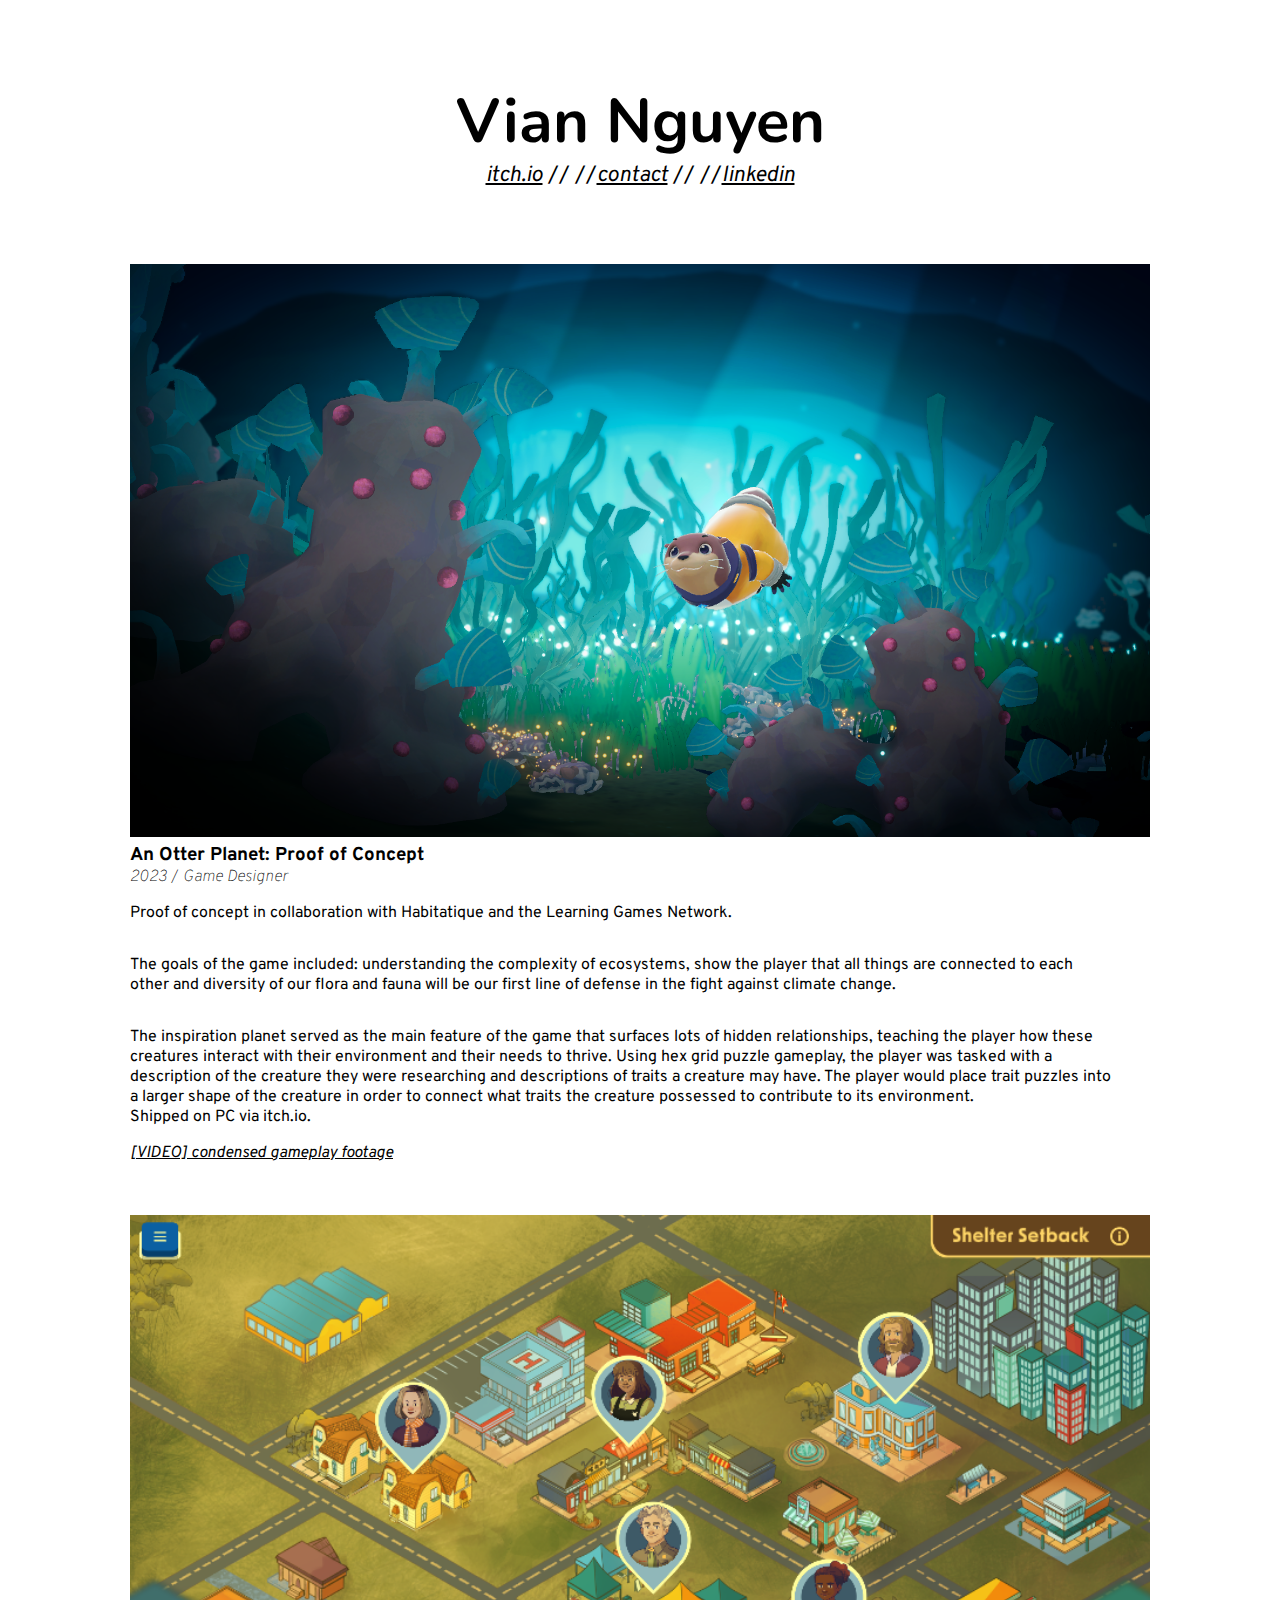
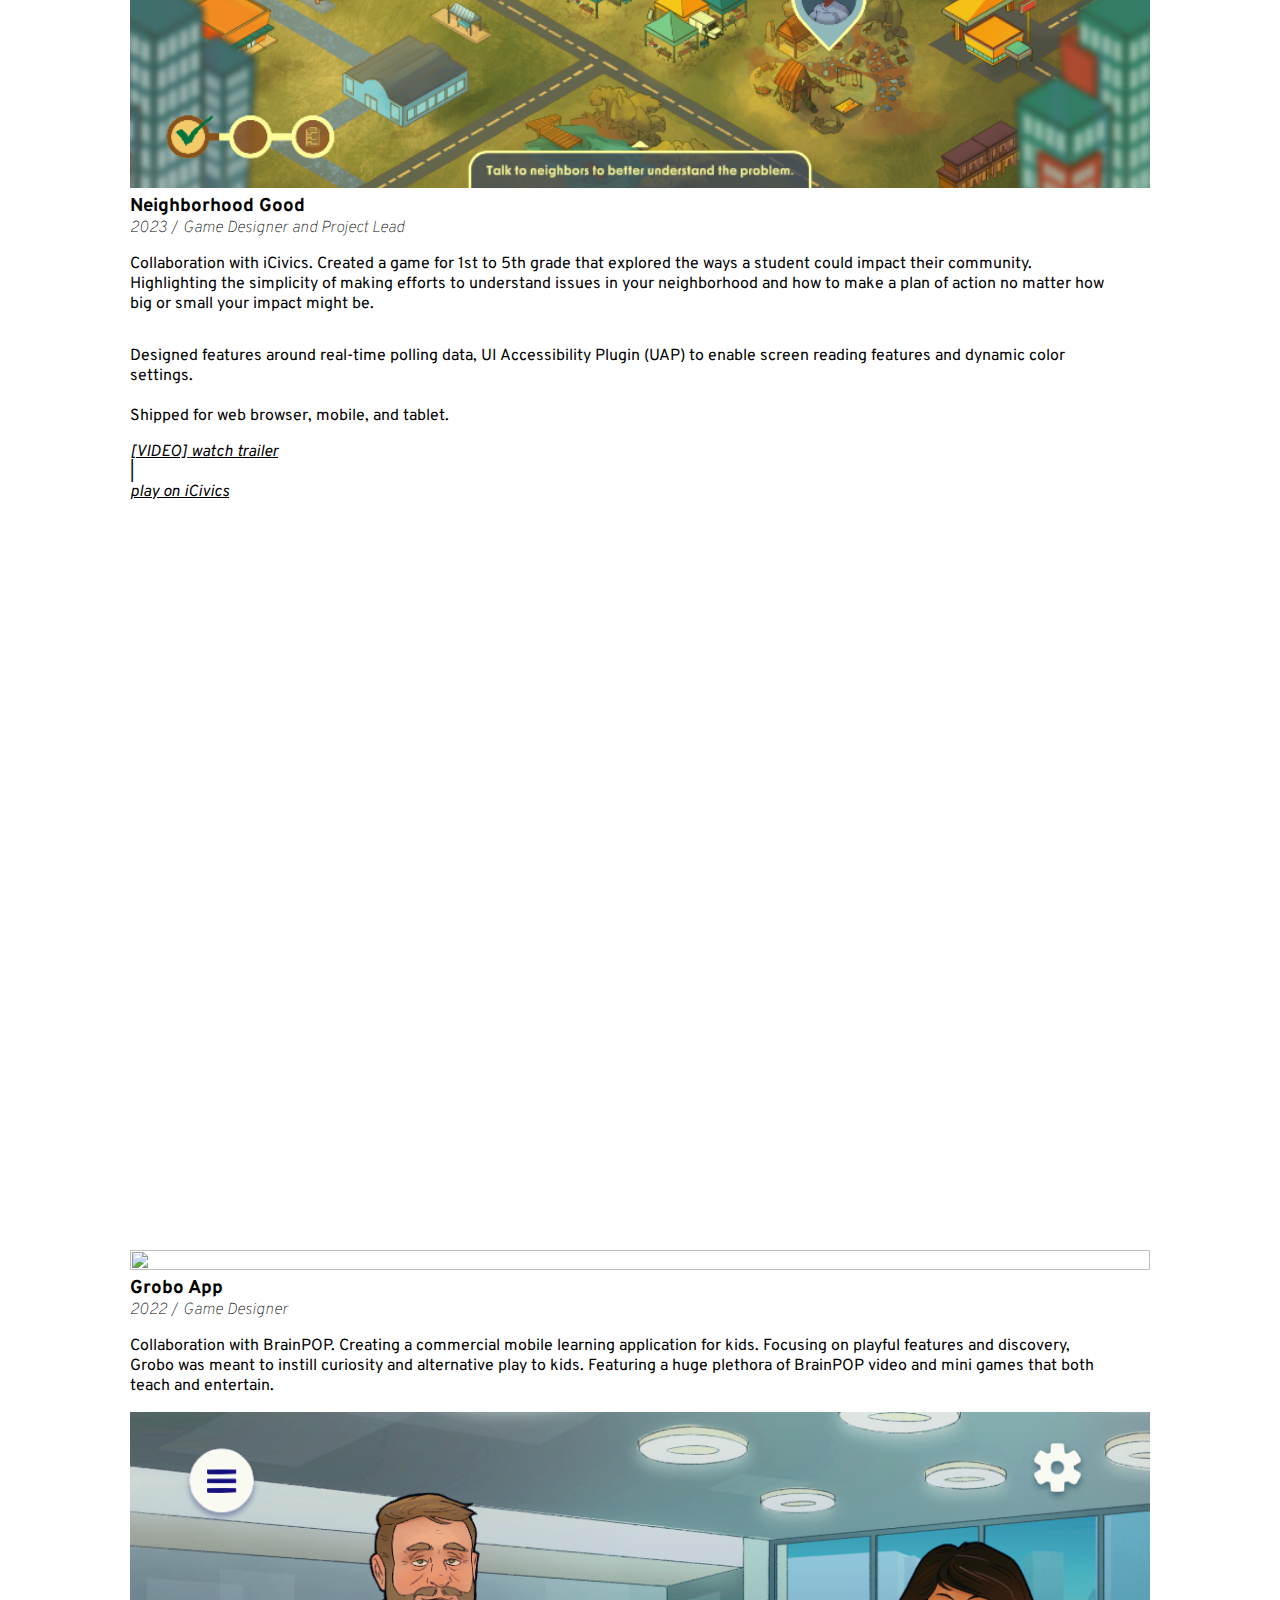
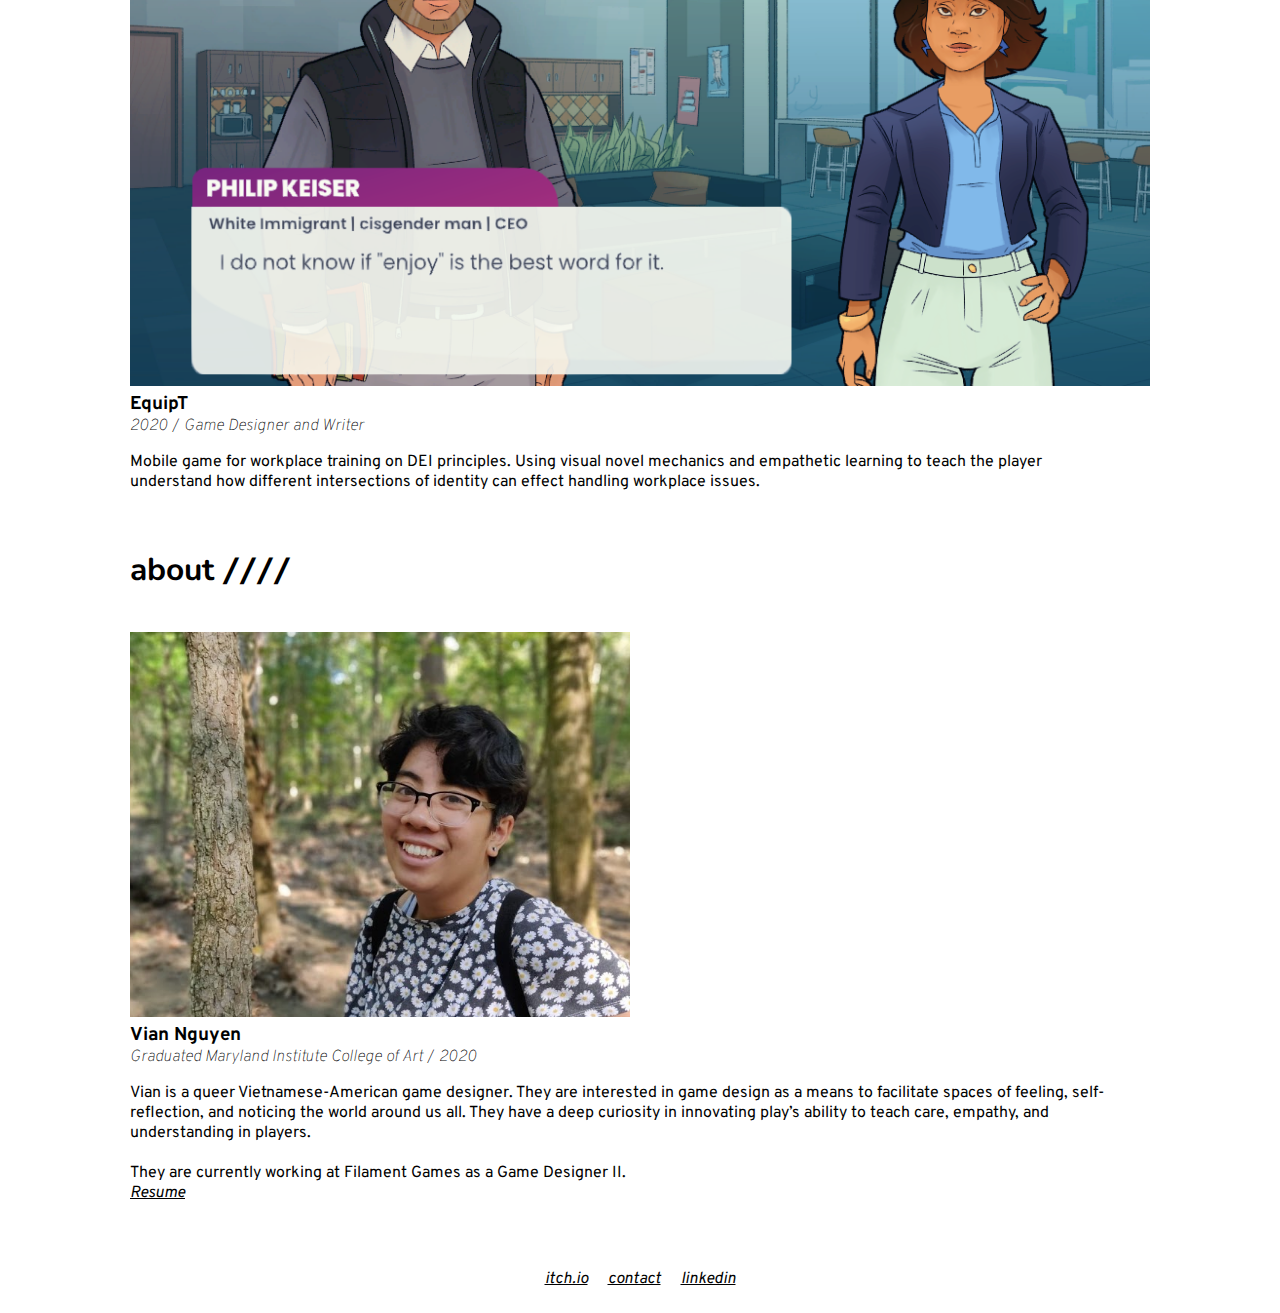
==== index.html @ 714475d0 "update edits" ====
﻿<!DOCTYPE html>
<html>
<head>
    <meta charset="utf-8" />
    <title>Portfolio</title>
    <link rel="stylesheet" href="style.css" />
    <link href="https://fonts.googleapis.com/css2?family=Overpass&display=swap" rel="stylesheet">
    <link href="https://fonts.googleapis.com/css2?family=Nunito&display=swap" rel="stylesheet">

</head>
<body>
    <header>
        <h1>Vian Nguyen</h1>
        <nav>
            <div><a href="https://jubnuggets.itch.io/" target="_blank" rel="noopener noreferrer">itch.io</a></div> //
            <div><a href="mailto:vian0nguyen@gmail.com" target="_blank" rel="noopener noreferrer">contact</a></div> //
            <div><a href="https://www.linkedin.com/in/vian-nguyen-182b6a17b/" target="_blank" rel="noopener noreferrer">linkedin</a></div>
        </nav>
    </header>

    <section>
        <p>
            <br />
        </p>
    </section>

    <section>
        <a name="one"></a>
        <div class="gallery">
            <img src="Portfolio/Otters/otters_prev.png" width="800px" />
            <img src="Portfolio/Otters/otters_hex.png" width="800px" />
            <img src="Portfolio/Otters/otters_look.png" width="800px" />
        </div>
        <div class="descI descWidth">
            <h3 class="noGap">An Otter Planet: Proof of Concept</h3>
            <h4 class="noGap"><i> 2023</i> / <i>Game Designer</i></h4>
            <p>
                Proof of concept in collaboration with Habitatique and the Learning Games Network.
            </p>
            <p>
                The goals of the game included: understanding the complexity of ecosystems, show the player that all things are connected to each other and  diversity of our flora and fauna will be our first line of defense in the fight against climate change.
            </p>
            <p>
                The inspiration planet served as the main feature of the game that surfaces lots of hidden relationships, teaching the player how these creatures interact with their environment and their needs to thrive. Using hex grid puzzle gameplay, the player was tasked with a description of the creature they were researching and descriptions of traits a creature may have. The player would place trait puzzles into a larger shape of the creature in order to connect what traits the creature possessed to contribute to its environment. <br />
                Shipped on PC via itch.io.
            </p>
            <a href="https://www.youtube.com/watch?v=Io0aG9Z2tmc" target="_blank" rel="noopener noreferrer">[VIDEO] condensed gameplay footage</a>
        </div>
    </section>

    <section>
        <p>
            <br />
        </p>
    </section>

    <section>
        <a name="two"></a>
        <div class="gallery">
            <img src="Portfolio/Neighborhood Good/NG_Map.png" width="800px" />
            <img src="Portfolio/Neighborhood Good/NG_ProblemPrompt.png" width="800px" />
            <img src="Portfolio/Neighborhood Good/NG_COAFilled.png" width="800px" />
            <img src="Portfolio/Neighborhood Good/NG_Modifier.png" width="800px" />
            <img src="Portfolio/Neighborhood Good/NG_ProblemSelection.png" width="800px" />
            <img src="Portfolio/Neighborhood Good/NG_Results.png" width="800px" />
        </div>
        <div class="descI descWidth">
            <h3 class="noGap">Neighborhood Good</h3>
            <h4 class="noGap"><i> 2023</i> / <i> Game Designer and Project Lead</i></h4>
            <p>Collaboration with iCivics. Created a game for 1st to 5th grade that explored the ways a student could impact their community. Highlighting the simplicity of making efforts to understand issues in your neighborhood and how to make a plan of action no matter how big or small your impact might be.</p>
            <p>
                Designed features around real-time polling data, UI Accessibility Plugin (UAP) to enable screen reading features and dynamic color settings. <br /><br />
                Shipped for web browser, mobile, and tablet.
            </p>
            <a href="https://www.youtube.com/watch?v=zM61BwSGzWI" target="_blank" rel="noopener noreferrer">[VIDEO] watch trailer</a> | <a href="https://www.icivics.org/games/neighborhood-good" target="_blank" rel="noopener noreferrer">play on iCivics</a>
        </div>
    </section>

    <section>
        <p>
            <br />
        </p>
    </section>

    <section>
        <a name="three"></a>
        <div class="gallery">
            <img src="Portfolio/Grobo/connect.gif" width="695px" />
            <img src="Portfolio/Grobo/dance.gif" width="800px" />
            <img src="Portfolio/Grobo/robotcustom.png" width="800px" />

        </div>
        <div class="descI descWidth">
            <h3 class="noGap">Grobo App</h3>
            <h4 class="noGap"><i> 2022</i> / <i>Game Designer</i></h4>
            <p>
                Collaboration with BrainPOP. Creating a commercial mobile learning application for kids. Focusing on playful features and discovery, Grobo was meant to instill curiosity and alternative play to kids. Featuring a huge plethora of BrainPOP video and mini games that both teach and entertain.<br />
            </p>

        </div>

    </section>

      <section><a name="four"></a>
                 <div class="gallery">
                     <img src="Portfolio/equipt/dialog.png" width="800px" />
                     <img src="Portfolio/equipt/choice.png" width="800px" />
                     <img src="Portfolio/equipt/dialog2.png" width="800px" />
                     <img src="Portfolio/equipt/epilogue.png" width="800px" />
                     <img src="Portfolio/equipt/results.png" width="800px" />

                 </div>
            <div class="descI descWidth">
                <h3 class="noGap">EquipT</h3>
                <h4 class="noGap"><i> 2020</i> / <i>Game Designer and Writer</i></h4>
                <p>
                    Mobile game for workplace training on DEI principles. Using visual novel mechanics and empathetic learning to teach the player understand how different intersections of identity can effect handling workplace issues.
                </p>
              
            </div>

        </section>

    <h2>about <span style="font-family:'Overpass'">////</span></h2>

    <section>
        <img class="pic autoscale" src="Portfolio/vian.png" width="500px" />
        <div class="desc">
            <h3 class="noGap">Vian Nguyen</h3>
            <h4 class="noGap"><i> Graduated Maryland Institute College of Art</i> / <i>2020</i></h4>
            <p>
                Vian is a queer Vietnamese-American game designer. They are interested in game design as a means to facilitate spaces of feeling, self-reflection, and noticing the world around us all. They have a deep curiosity in innovating play’s ability to teach care, empathy, and understanding in players.
                <br /><br />
                They are currently working at Filament Games as a Game Designer II. <br />
                <a href="vnguyen_GMD resume.pdf" target="_blank" style="">Resume</a>
            </p>
        </div>
    </section>

    <footer>
        <div><a href="https://jubnuggets.itch.io/" target="_blank" rel="noopener noreferrer">itch.io</a></div>
        <div><a href="mailto:vian0nguyen@gmail.com" target="_blank" rel="noopener noreferrer">contact</a></div>
        <div><a href="https://www.linkedin.com/in/vian-nguyen-182b6a17b/" target="_blank" rel="noopener noreferrer">linkedin</a></div>

    </footer>
</body>
</html>
---- style.css ----
﻿body {
    font-family: "Overpass", sans-serif;
    margin: 90px 130px 0px 130px;
}

.container {
    max-width: 1500px;
    margin: auto;
}

h1,
h2 {
    font-family: "Nunito", sans-serif;
}

h1 {
    font-size: 3.85em;
    margin-bottom: -7px;
    margin-top: -10px;
}

h2 {
    font-size: 1.98em;
    margin: 40px 0 40px 0;
}

h4 {
    font-weight: lighter;
}

header {
    text-align: center;
    padding-bottom: 10px;
}

nav {
    font-size: 1.36em;
    display: inline-flex;

    margin-top: 5px;
}

/* add decorative slashes between nav items */
nav div:after {
  content: ' // '; 
  white-space: pre; /* make sure white spaces in "content" above aren't collapsed/removed */
}

nav div:last-child:after {
  content: '';
}

footer {
    display: flex;
    justify-content: center;
    text-align: center;

    padding: 70px 0 24px 0;
}

footer a {
    margin: 10px;
}

a:link, a:visited {
    font-style: oblique;
    color: #000;
    text-decoration:underline;
}

a:link:hover {
    text-decoration: underline overline;
}

a:link:active, a:visited:active {
    color: #FFF;
    background-color: black;
    text-decoration-line: line-through;
    text-decoration-style: solid;
}

.visiting:any-link {
    color: #FFF;
    background-color: black;
    text-decoration-line: line-through;
    text-decoration-style: solid;
}

.noGap {
    margin: 0;
    padding: 0;
}

/*-------------------------------------------*/
/*=========== INDEX & ABOUT PAGES ===========*/
/*-------------------------------------------*/
.galleryI {
    display: flex;
    justify-content: center;
    margin: 0 -130px; /* ignore body's margin */
}

.galleryI img {
    max-width: 100%;
    width: 500px;
    height: auto;
}

.galleryI .overlay img {
    opacity: 1;
    -webkit-transition: .3s ease-in-out;
    transition: .3s ease-in-out;
}

.galleryI .overlay:hover img {
    opacity: .5;
}

/* flex for about section, not including h2 */
.about > div {
    display: flex;
    flex-direction: row-reverse;
    justify-content: space-between;
    
    margin-top: 20px;
    margin-left: 120px; /* pull about section more into center */
    margin-right: 120px;
}

/* makes h2 left-aligned with content in about section */
.about h2 {
    margin-left: 120px; /* pull about section more into center */
    margin-right: 120px;
}

.about img { 
    max-width: 500px;
    min-width: 0;
    margin-bottom: 19px; /* add margin between image and description when vertically stacked */

    align-self: center;
}

.about .desc {
    max-width: 500px;
    margin-right: 30px;
    margin-top: 19px; /* add margin between image and description when vertically stacked */
}

/*----------------------------------------------*/
/*=========== DIGITAL & ANALOG PAGES ===========*/
/*----------------------------------------------*/
.project {
    display: flex;
    flex-direction: row-reverse;
    justify-content: space-between;
    align-items: flex-start;

    margin-bottom: 80px;
}

section .gallery {
    overflow-x: auto;
    overflow-y: hidden;
    max-width: 55%; /*for auto sizing images to work you need to set a width of the container*/
    white-space: nowrap;
}

section .gallery img {
    /*auto size images to fit in container https://www.arungudelli.com/tutorial/css/auto-resize-an-image-to-fit-into-a-html-div-using-css/*/
    height: 100%;
    width: 100%;
    object-fit: contain;
}

/* add border so white image does not get lost in background */
.gallery.border { 
    /* border: .5px solid gray; */ /* alternate style, if plain border is preferred */
    filter: drop-shadow(0 0 0.05rem gray); /* alternate style, if drop shadow is preferred */
} 

.descI {
    display: flex;
    flex-direction: column;
    justify-content: space-between;

    margin-right: 38px;
}

.descI .itchio {
    margin-top: 40px;
}

.desc-text {
    max-width: 500px;
}

section:last-of-type {
    margin-bottom: 0;
}

/*---------------------------------------*/
/*=========== SMALLER SCREENS ===========*/
/*---------------------------------------*/
/* MEDIUM SIZE */
@media (max-width: 1280px) { 
    footer {
        padding-top: 50px;
    }

    /*=========== INDEX & ABOUT PAGES ===========*/
    .about {
        display: flex;
        flex-direction: column;
    }

    .about > div {
        display: initial; /* take off flex display */
        width: 100%;
        max-width: 500px;
        align-self: center;

        margin-top: 0;
    }

    .about img, 
    .about h2 {
        width: 100%;
        max-width: 500px;
        align-self: center;
    }

    .about .desc {
        margin-right: 0;
        align-self: center;
    }

    /*=========== DIGITAL & ANALOG PAGES ===========*/
    .project {
        flex-direction: column;
        justify-content: center;
    }

    section .gallery {
        max-width: 100%;
    }

    .project .descI {
        flex-direction: row;
        margin-right: 0;
        margin-top: 30px;
    }

    .desc-text {
        margin-right: 20px;
    }

    .project .itchio {
        margin-top: 0;
        width: 470px;
        text-align: right;
        margin-right: 0;
    }
}

/* BUG FIX */
@media (max-width: 934px) { 
    /*=========== DIGITAL & ANALOG PAGES ===========*/
    .project .itchio { 
        width: auto; /* fix issue with iframe being pushed to edge of screen */
    }
}


/* SMALLER MEDIUM SIZE */
@media (max-width: 850px) {
    body {
        margin: 70px 80px 0px 80px;
    } 

    /*=========== INDEX & ABOUT PAGES ===========*/
    .galleryI {
        margin: 0 -80px; /* ignore body's margin */
    }

    /*=========== DIGITAL & ANALOG PAGES ===========*/
    .project {
        margin-bottom: 40px;
    }

    .project .descI {
        flex-direction: column;
    }

    .descI {
        margin-right: 0;
        margin-top: 25px;
    }

    .desc-text {
        max-width: none;
        margin-right: 0;
    }

    .project .itchio {
        text-align: center;
        margin-top: 20px;
    }
}

/* SMALL SIZE */
@media (max-width: 580px) {
    body {
        margin: 50px 40px 0px 40px;
    } 

    h1 {
        font-size: 3.2em;
    }

    nav {
        font-size: 1.18em;
        margin-top: 8px;
    }

    /*=========== INDEX & ABOUT PAGES ===========*/
    .galleryI {
        display: inline;
        margin: 0;
    }

    .galleryI a {
        height: 0;
        font-size: 1;
    }

    .galleryI img {
        display: block; /* remove extra space below (inline) image */
    }
}
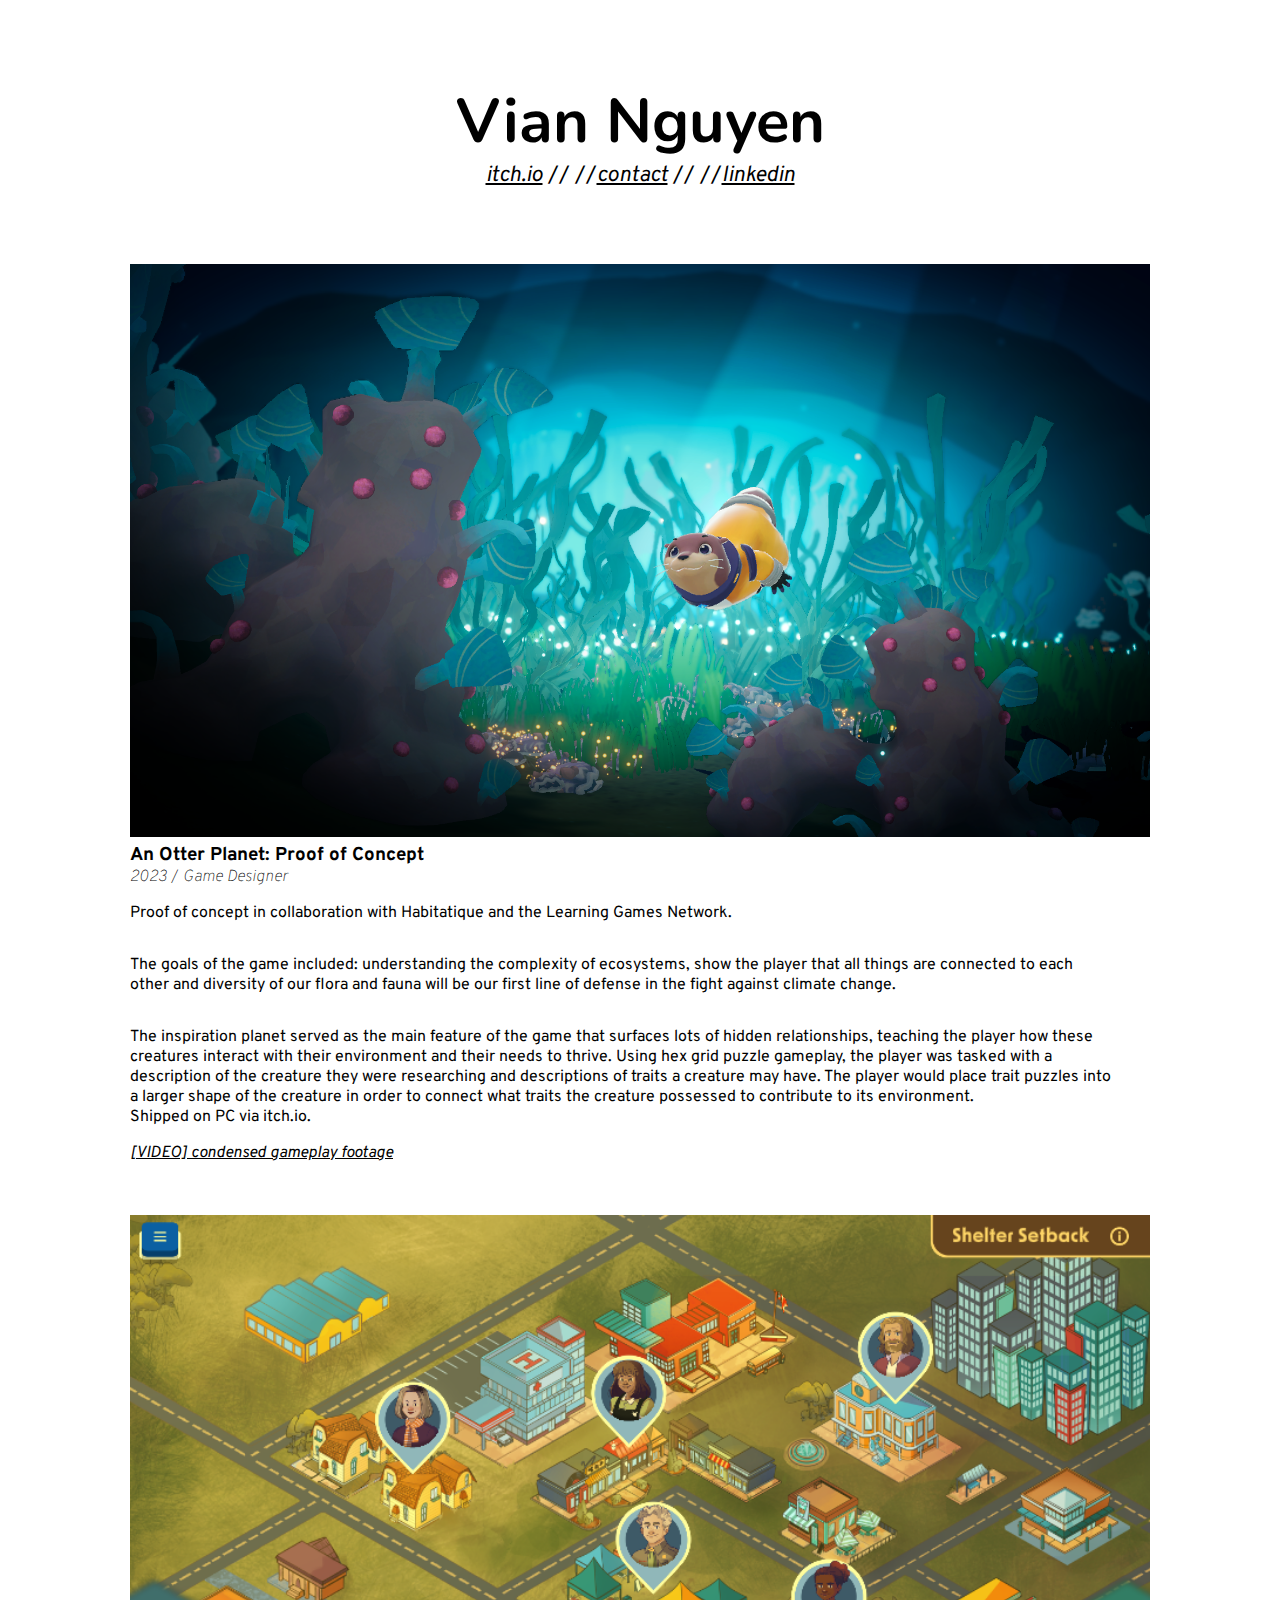
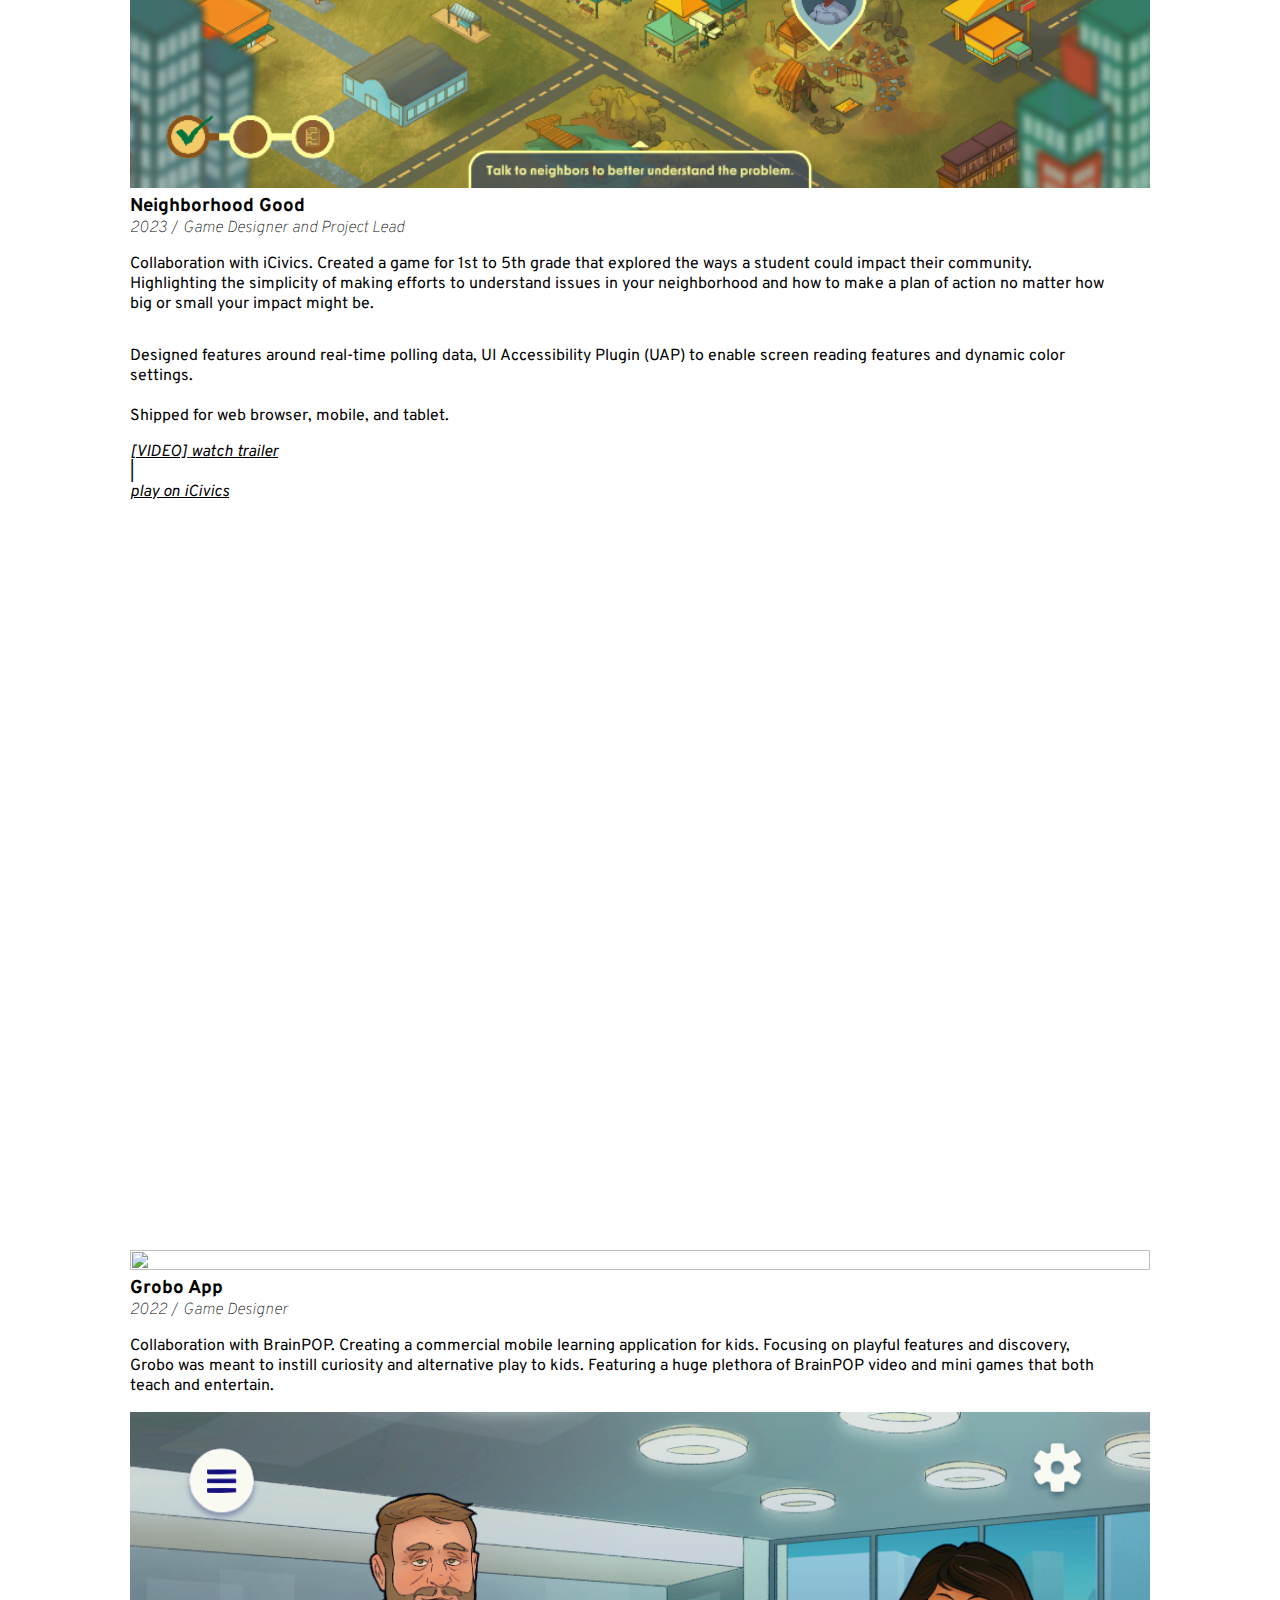
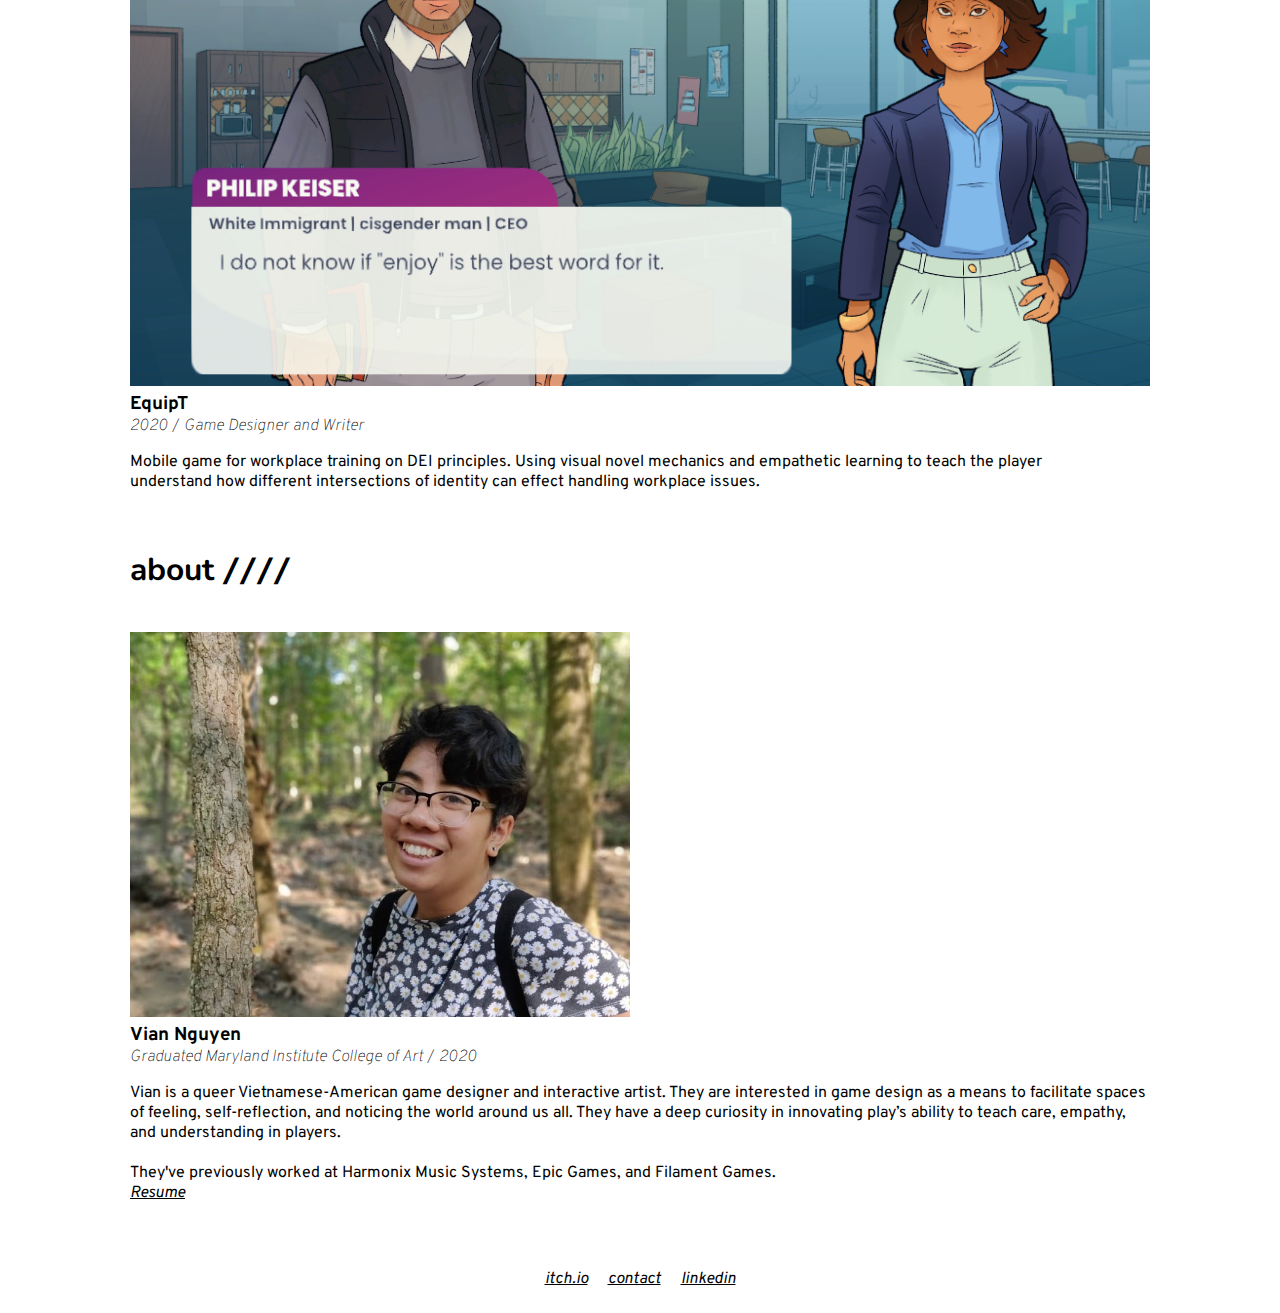
==== commit 86b0d1a2: "update about and resume linkage" ====
--- a/index.html
+++ b/index.html
@@ -19,7 +19,7 @@
     </header>
 
     <section>
-        <p>
+        <p> 
             <br />
         </p>
     </section>
@@ -129,10 +129,10 @@
             <h3 class="noGap">Vian Nguyen</h3>
             <h4 class="noGap"><i> Graduated Maryland Institute College of Art</i> / <i>2020</i></h4>
             <p>
-                Vian is a queer Vietnamese-American game designer. They are interested in game design as a means to facilitate spaces of feeling, self-reflection, and noticing the world around us all. They have a deep curiosity in innovating play’s ability to teach care, empathy, and understanding in players.
+                Vian is a queer Vietnamese-American game designer and interactive artist. They are interested in game design as a means to facilitate spaces of feeling, self-reflection, and noticing the world around us all. They have a deep curiosity in innovating play’s ability to teach care, empathy, and understanding in players.
                 <br /><br />
-                They are currently working at Filament Games as a Game Designer II. <br />
-                <a href="vnguyen_GMD resume.pdf" target="_blank" style="">Resume</a>
+                They've previously worked at Harmonix Music Systems, Epic Games, and Filament Games. <br />
+                <a href="resume depot\GMD_Vian Nguyen_Resume.pdf" target="_blank" style="">Resume</a>
             </p>
         </div>
     </section>
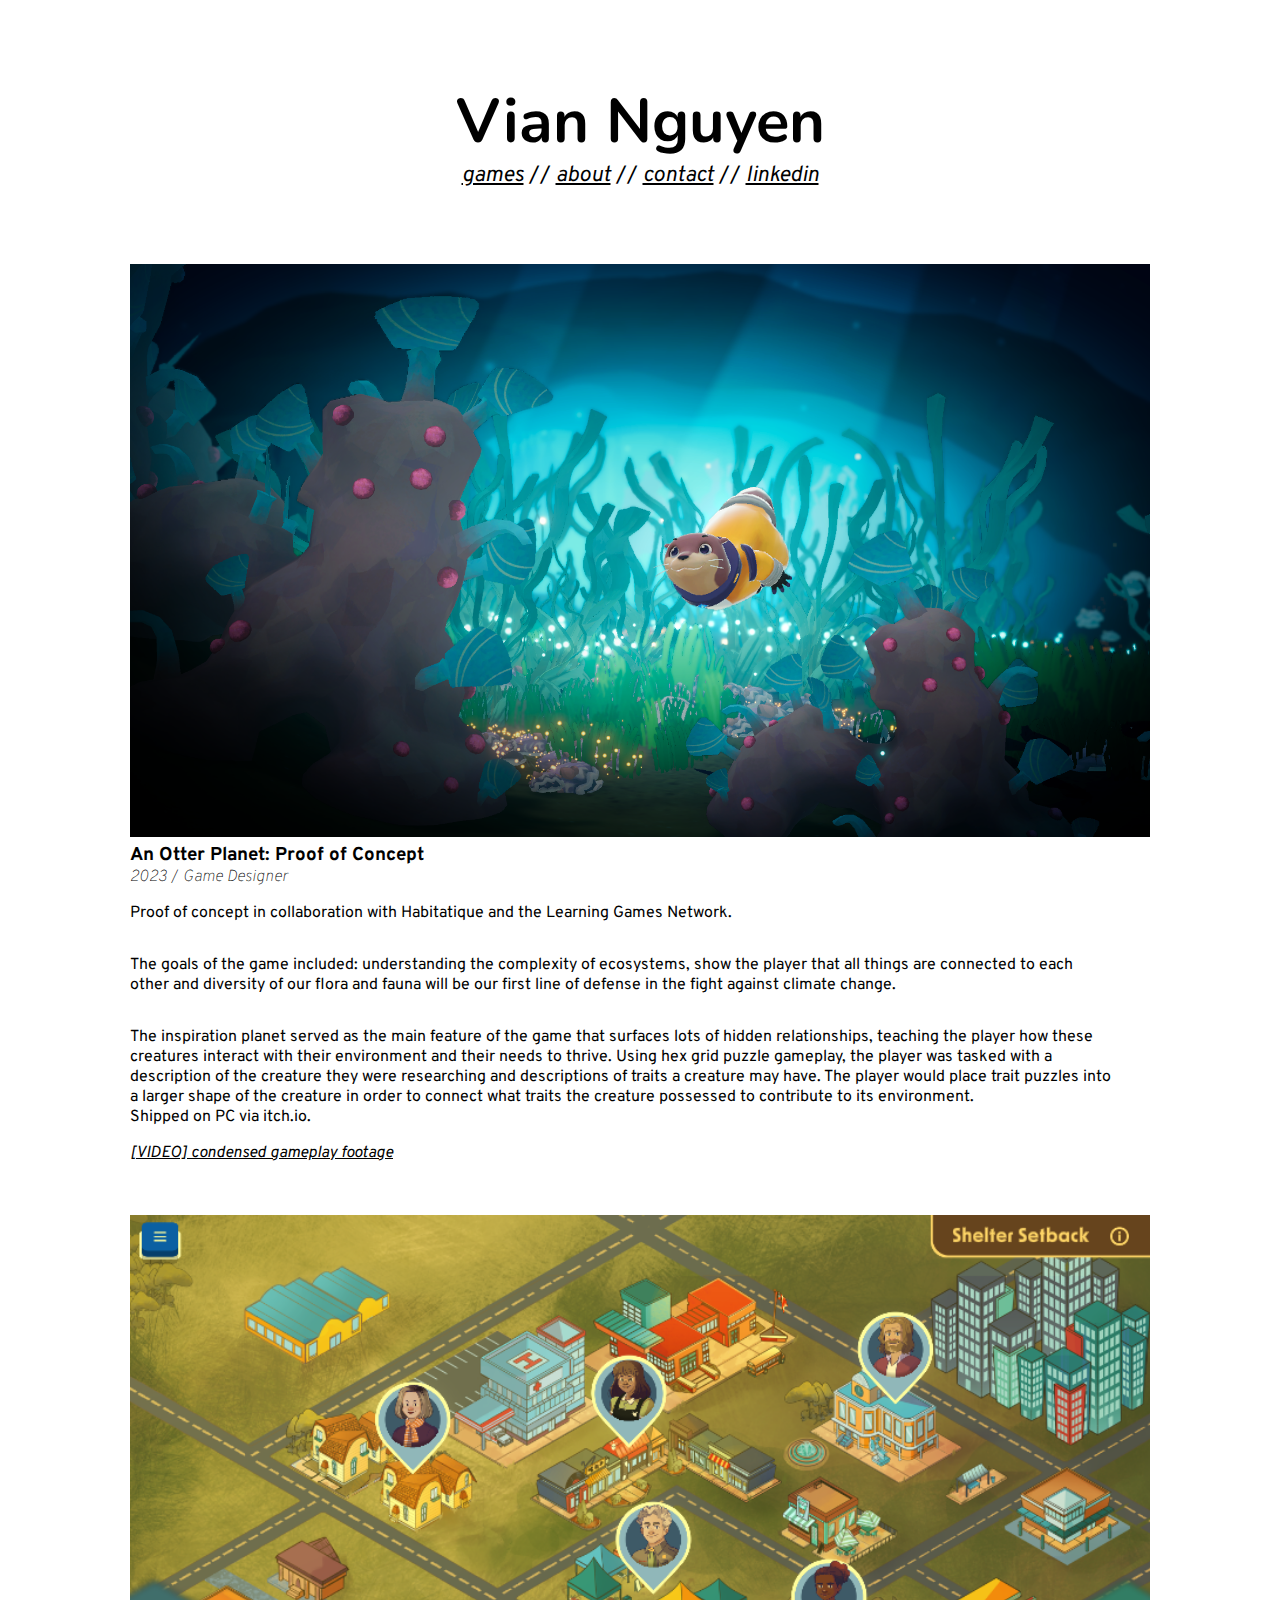
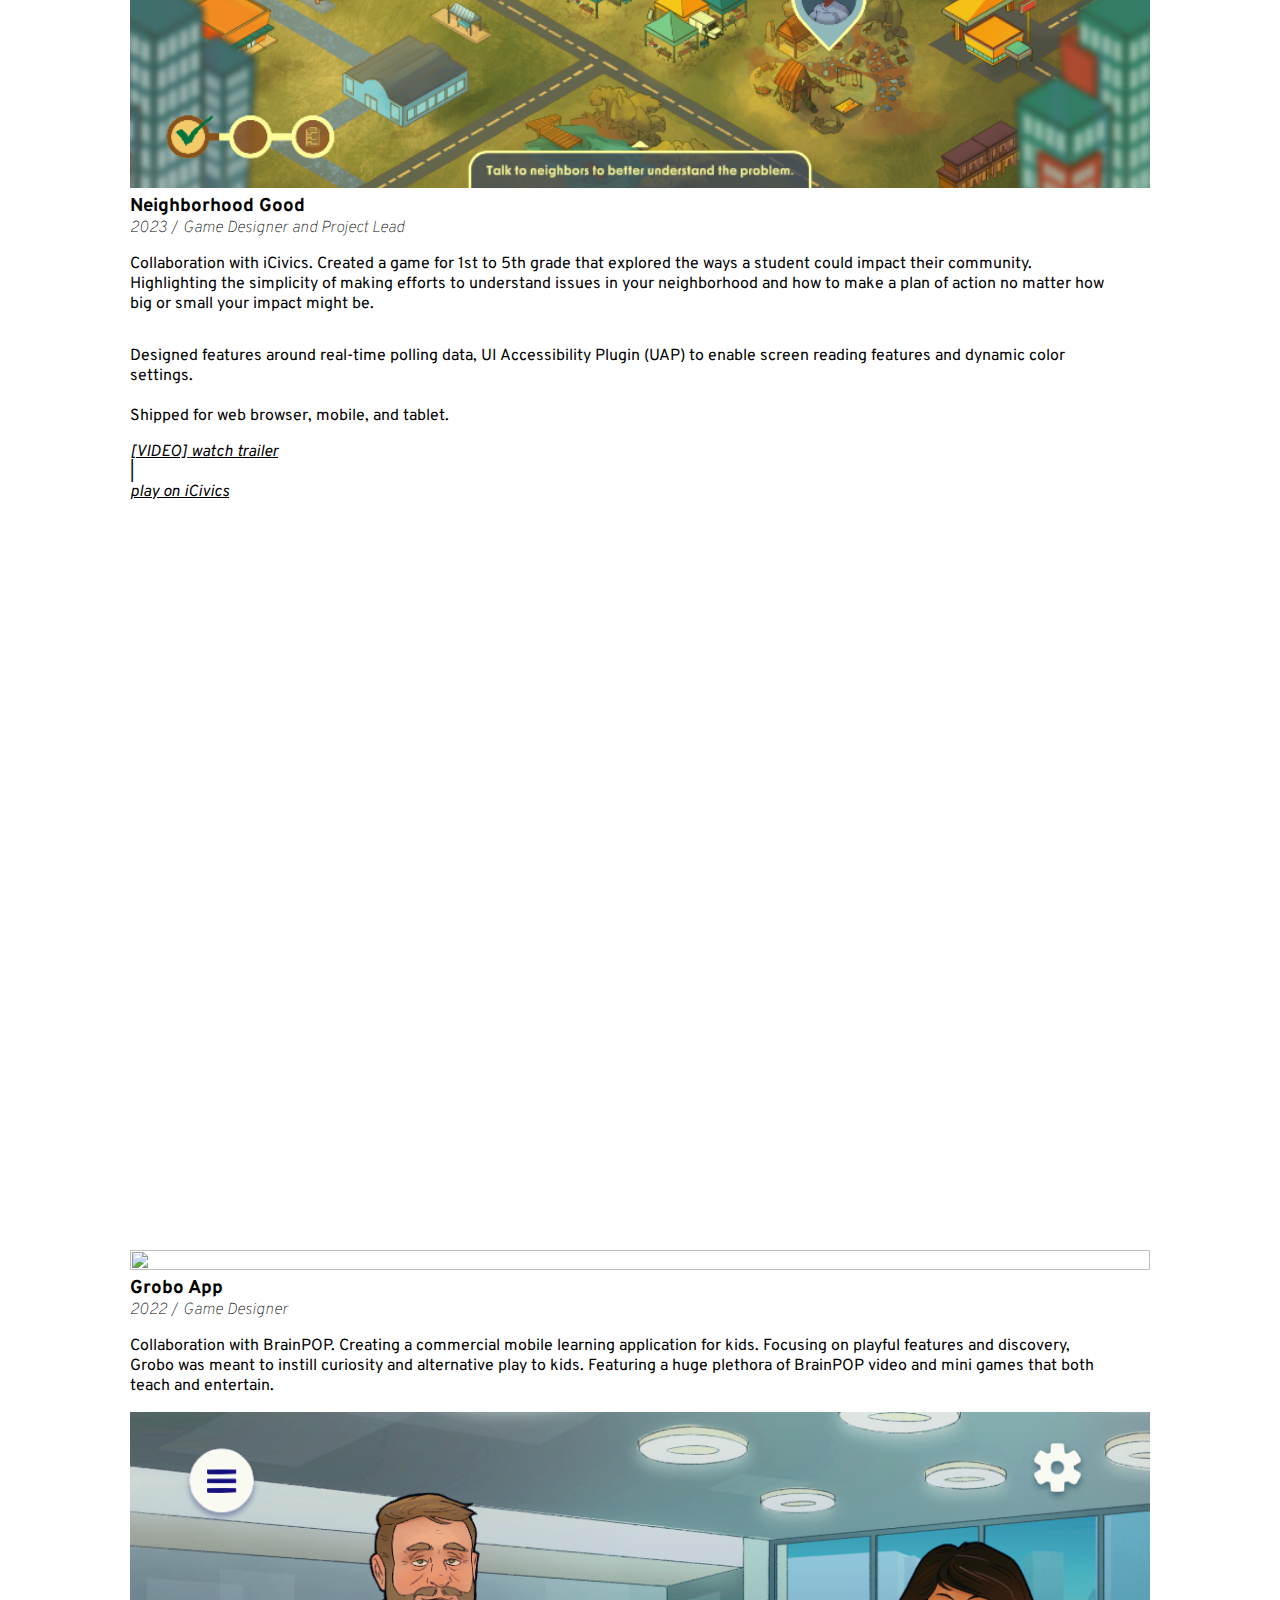
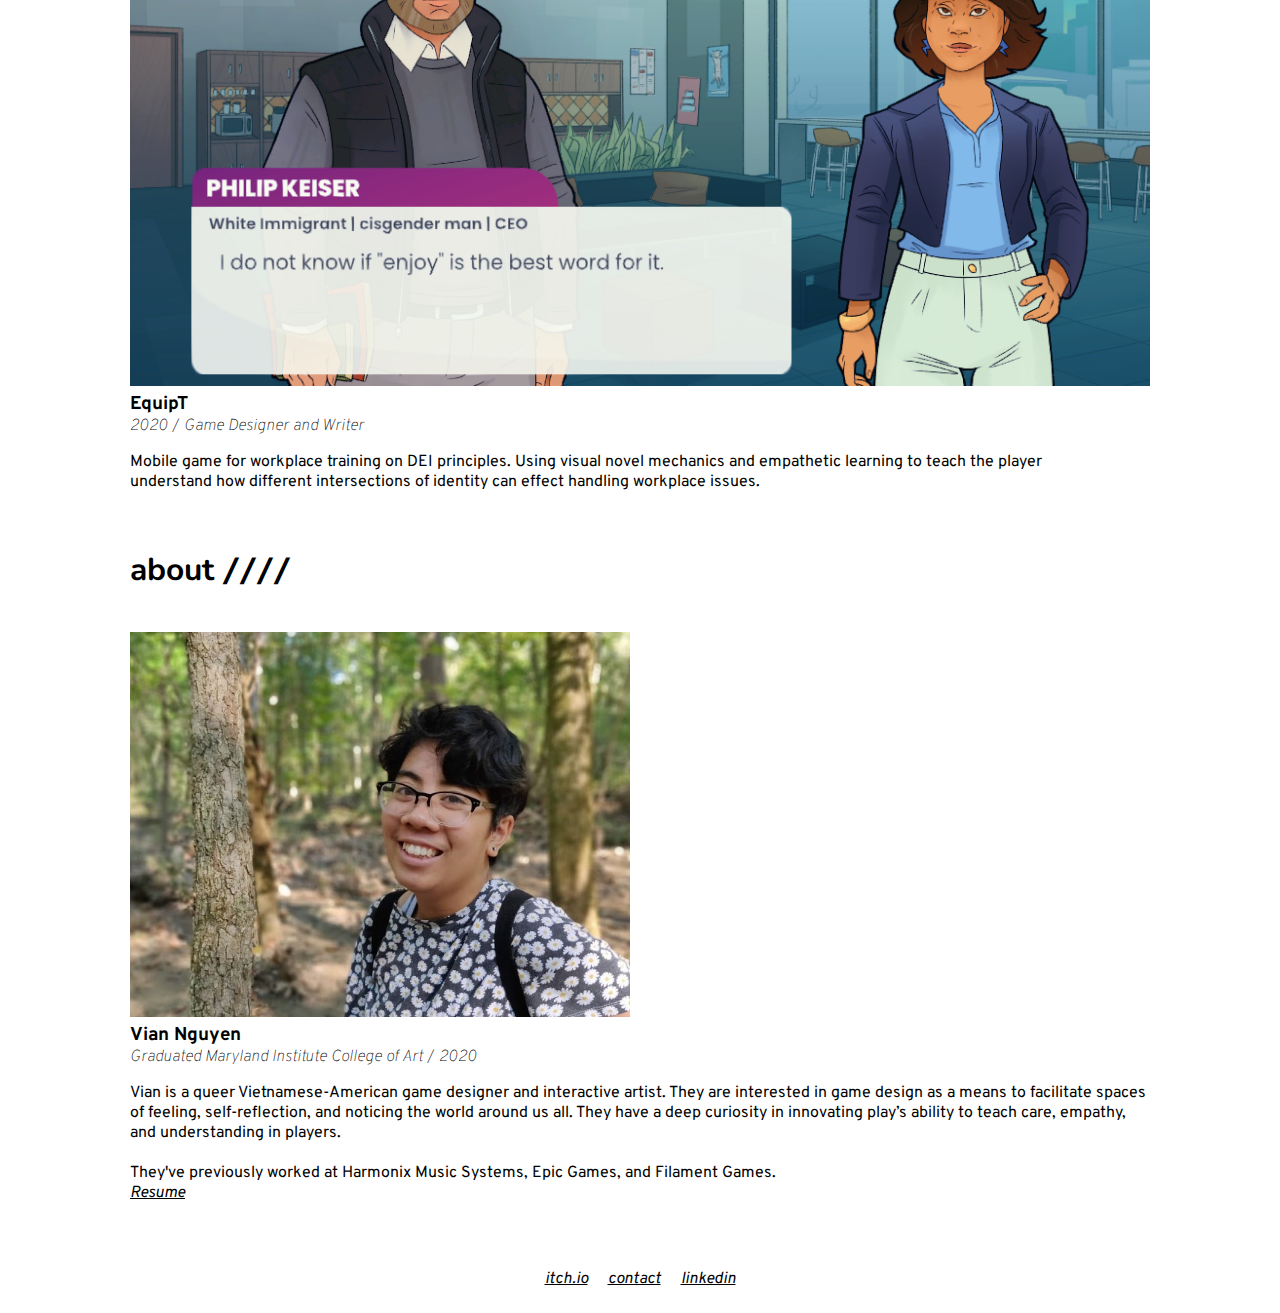
==== commit c4f7e7de: "update header" ====
--- a/index.html
+++ b/index.html
@@ -12,8 +12,9 @@
     <header>
         <h1>Vian Nguyen</h1>
         <nav>
-            <div><a href="https://jubnuggets.itch.io/" target="_blank" rel="noopener noreferrer">itch.io</a></div> //
-            <div><a href="mailto:vian0nguyen@gmail.com" target="_blank" rel="noopener noreferrer">contact</a></div> //
+            <div><a href="https://jubnuggets.itch.io/" target="_blank" rel="noopener noreferrer">games</a></div>
+            <div><a href="About.html">about</a></div> 
+            <div><a href="mailto:vian0nguyen@gmail.com" target="_blank" rel="noopener noreferrer">contact</a></div>
             <div><a href="https://www.linkedin.com/in/vian-nguyen-182b6a17b/" target="_blank" rel="noopener noreferrer">linkedin</a></div>
         </nav>
     </header>
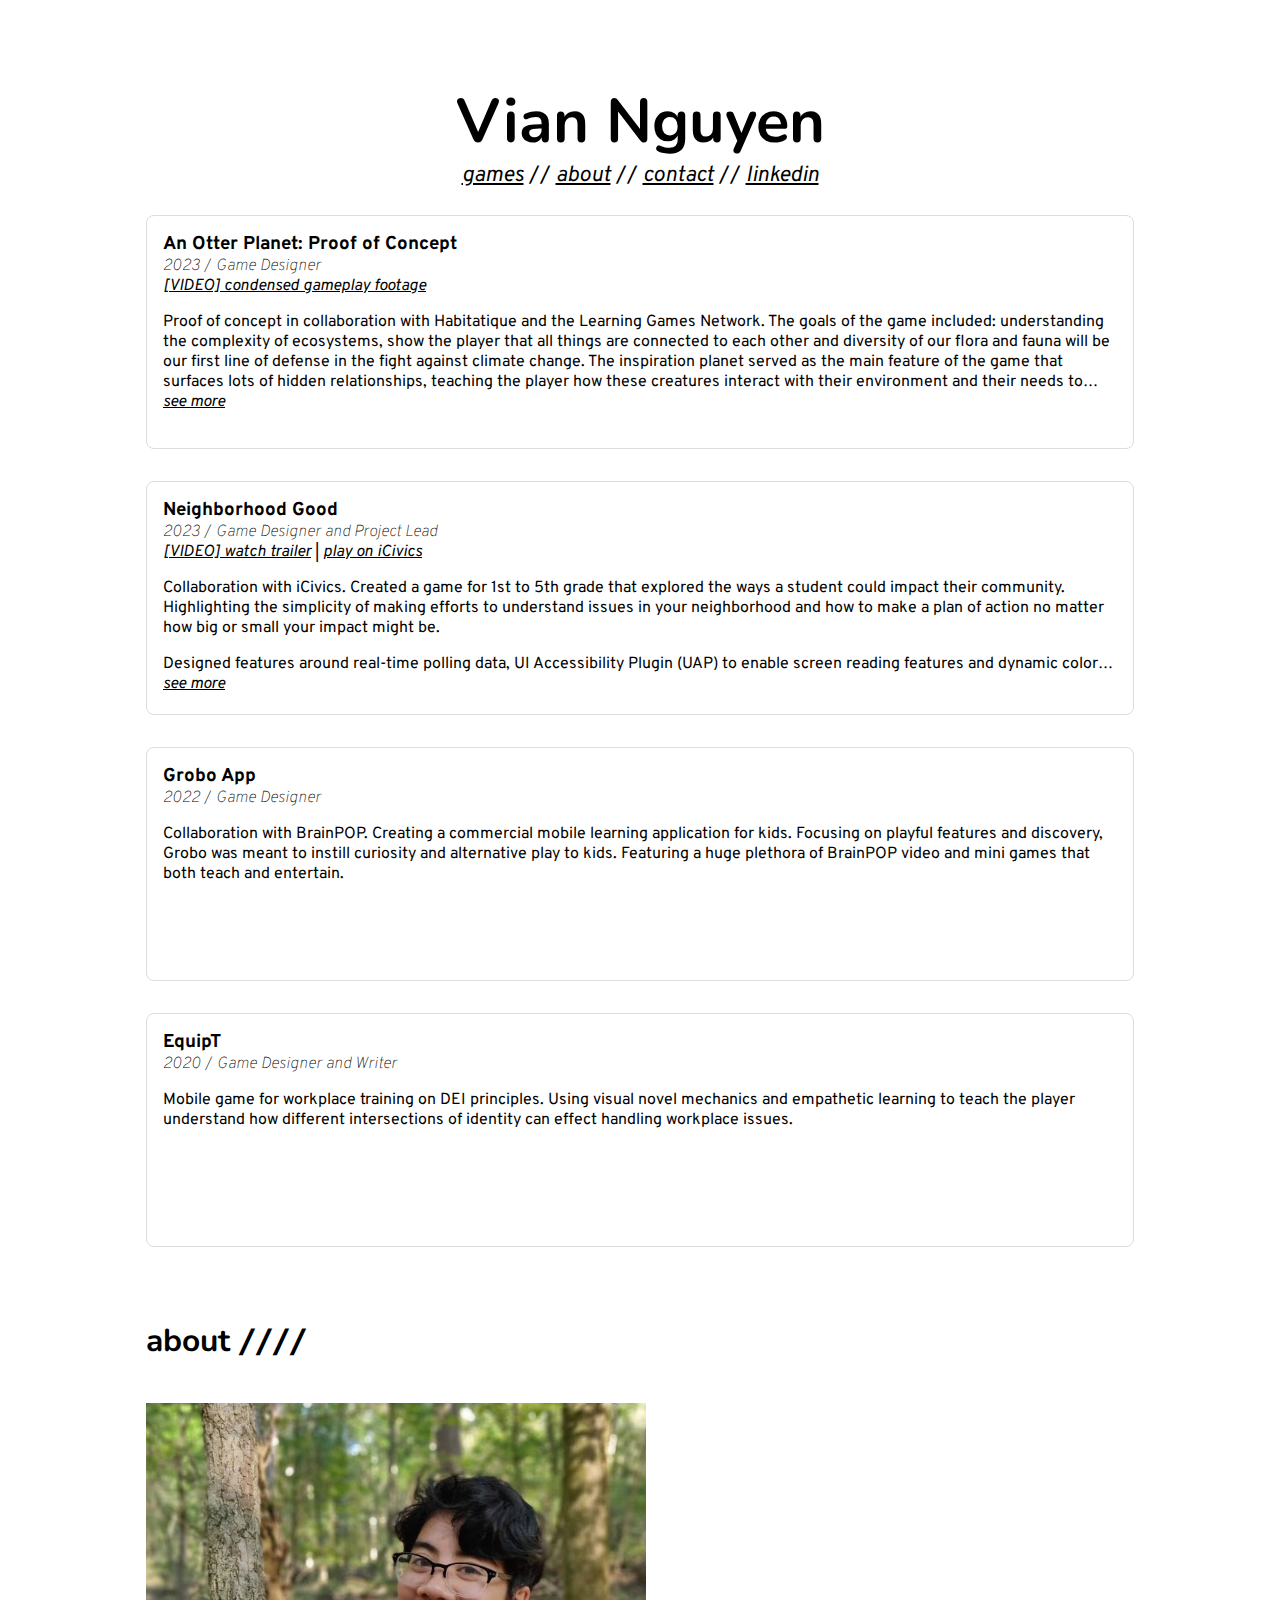
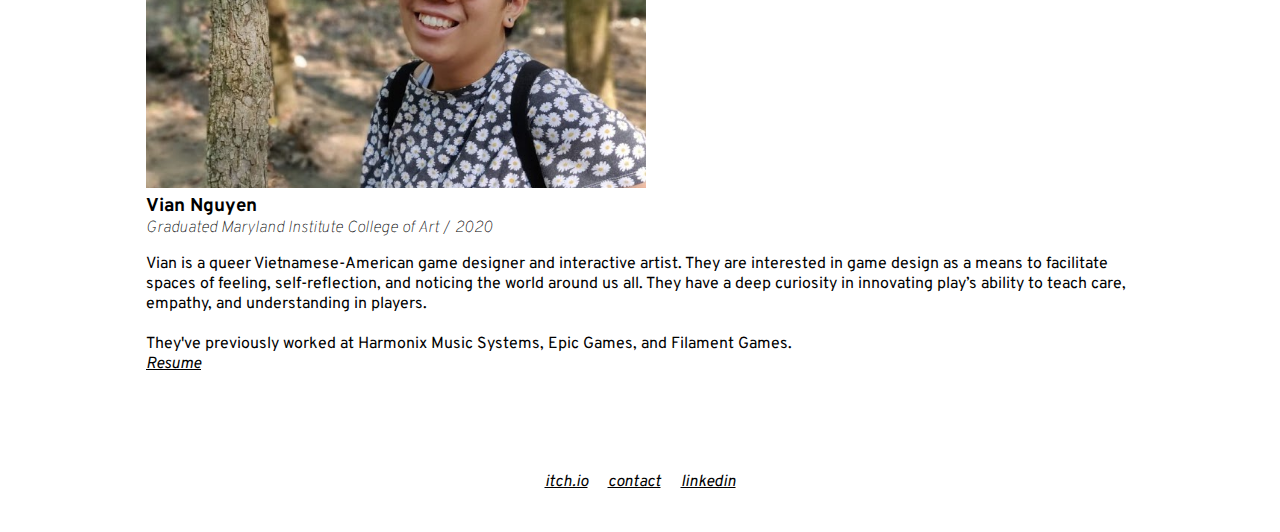
==== commit 12d51838: "redo front page and css" ====
--- a/index.html
+++ b/index.html
@@ -19,112 +19,66 @@
         </nav>
     </header>
 
-    <section>
-        <p> 
-            <br />
-        </p>
-    </section>
-
-    <section>
-        <a name="one"></a>
-        <div class="gallery">
-            <img src="Portfolio/Otters/otters_prev.png" width="800px" />
-            <img src="Portfolio/Otters/otters_hex.png" width="800px" />
-            <img src="Portfolio/Otters/otters_look.png" width="800px" />
-        </div>
-        <div class="descI descWidth">
+<div class="project">
+    <div class = "flexbox">
+          <!--  <img src="Portfolio/Otters/otters_prev.png" width="800px" />-->
             <h3 class="noGap">An Otter Planet: Proof of Concept</h3>
             <h4 class="noGap"><i> 2023</i> / <i>Game Designer</i></h4>
+         <div class="content">
+            <a href="https://www.youtube.com/watch?v=Io0aG9Z2tmc" target="_blank" rel="noopener noreferrer">[VIDEO] condensed gameplay footage</a>   
             <p>
                 Proof of concept in collaboration with Habitatique and the Learning Games Network.
-            </p>
-            <p>
                 The goals of the game included: understanding the complexity of ecosystems, show the player that all things are connected to each other and  diversity of our flora and fauna will be our first line of defense in the fight against climate change.
-            </p>
-            <p>
                 The inspiration planet served as the main feature of the game that surfaces lots of hidden relationships, teaching the player how these creatures interact with their environment and their needs to thrive. Using hex grid puzzle gameplay, the player was tasked with a description of the creature they were researching and descriptions of traits a creature may have. The player would place trait puzzles into a larger shape of the creature in order to connect what traits the creature possessed to contribute to its environment. <br />
                 Shipped on PC via itch.io.
             </p>
-            <a href="https://www.youtube.com/watch?v=Io0aG9Z2tmc" target="_blank" rel="noopener noreferrer">[VIDEO] condensed gameplay footage</a>
-        </div>
-    </section>
+         </div>
+            <a href="otter planet_proj.html">see more</a>
+     </div>
 
-    <section>
-        <p>
-            <br />
-        </p>
-    </section>
-
-    <section>
-        <a name="two"></a>
-        <div class="gallery">
-            <img src="Portfolio/Neighborhood Good/NG_Map.png" width="800px" />
-            <img src="Portfolio/Neighborhood Good/NG_ProblemPrompt.png" width="800px" />
-            <img src="Portfolio/Neighborhood Good/NG_COAFilled.png" width="800px" />
-            <img src="Portfolio/Neighborhood Good/NG_Modifier.png" width="800px" />
-            <img src="Portfolio/Neighborhood Good/NG_ProblemSelection.png" width="800px" />
-            <img src="Portfolio/Neighborhood Good/NG_Results.png" width="800px" />
-        </div>
-        <div class="descI descWidth">
+       
+    <div class = "flexbox">
+           <!-- <img src="Portfolio/Neighborhood Good/NG_Map.png" width="800px" /> -->
             <h3 class="noGap">Neighborhood Good</h3>
             <h4 class="noGap"><i> 2023</i> / <i> Game Designer and Project Lead</i></h4>
-            <p>Collaboration with iCivics. Created a game for 1st to 5th grade that explored the ways a student could impact their community. Highlighting the simplicity of making efforts to understand issues in your neighborhood and how to make a plan of action no matter how big or small your impact might be.</p>
+        <div class="content">
+            <a href="https://www.youtube.com/watch?v=zM61BwSGzWI" target="_blank" rel="noopener noreferrer">[VIDEO] watch trailer</a> | <a href="https://www.icivics.org/games/neighborhood-good" target="_blank" rel="noopener noreferrer">play on iCivics</a>
+            <p>
+                Collaboration with iCivics. Created a game for 1st to 5th grade that explored the ways a student could impact their community. Highlighting the simplicity of making efforts to understand issues in your neighborhood and how to make a plan of action no matter how big or small your impact might be.
+                </p>
             <p>
                 Designed features around real-time polling data, UI Accessibility Plugin (UAP) to enable screen reading features and dynamic color settings. <br /><br />
                 Shipped for web browser, mobile, and tablet.
             </p>
-            <a href="https://www.youtube.com/watch?v=zM61BwSGzWI" target="_blank" rel="noopener noreferrer">[VIDEO] watch trailer</a> | <a href="https://www.icivics.org/games/neighborhood-good" target="_blank" rel="noopener noreferrer">play on iCivics</a>
-        </div>
-    </section>
+        </div>  
+        <a href="">see more</a>
+    </div>
 
-    <section>
-        <p>
-            <br />
-        </p>
-    </section>
 
-    <section>
-        <a name="three"></a>
-        <div class="gallery">
-            <img src="Portfolio/Grobo/connect.gif" width="695px" />
-            <img src="Portfolio/Grobo/dance.gif" width="800px" />
-            <img src="Portfolio/Grobo/robotcustom.png" width="800px" />
-
-        </div>
-        <div class="descI descWidth">
+<div class = "flexbox">
             <h3 class="noGap">Grobo App</h3>
             <h4 class="noGap"><i> 2022</i> / <i>Game Designer</i></h4>
+            <div class= "content">
             <p>
                 Collaboration with BrainPOP. Creating a commercial mobile learning application for kids. Focusing on playful features and discovery, Grobo was meant to instill curiosity and alternative play to kids. Featuring a huge plethora of BrainPOP video and mini games that both teach and entertain.<br />
             </p>
-
+            </div>
         </div>
 
-    </section>
-
-      <section><a name="four"></a>
-                 <div class="gallery">
-                     <img src="Portfolio/equipt/dialog.png" width="800px" />
-                     <img src="Portfolio/equipt/choice.png" width="800px" />
-                     <img src="Portfolio/equipt/dialog2.png" width="800px" />
-                     <img src="Portfolio/equipt/epilogue.png" width="800px" />
-                     <img src="Portfolio/equipt/results.png" width="800px" />
-
-                 </div>
-            <div class="descI descWidth">
+        <div class="flexbox">
                 <h3 class="noGap">EquipT</h3>
                 <h4 class="noGap"><i> 2020</i> / <i>Game Designer and Writer</i></h4>
+            <div class="content">
                 <p>
                     Mobile game for workplace training on DEI principles. Using visual novel mechanics and empathetic learning to teach the player understand how different intersections of identity can effect handling workplace issues.
                 </p>
-              
             </div>
+</div>
 
-        </section>
+<section>
+<h2>about <span style="font-family:'Overpass'">////</span></h2>
 
-    <h2>about <span style="font-family:'Overpass'">////</span></h2>
-
-    <section>
+    
         <img class="pic autoscale" src="Portfolio/vian.png" width="500px" />
         <div class="desc">
             <h3 class="noGap">Vian Nguyen</h3>
@@ -138,6 +92,7 @@
         </div>
     </section>
 
+
     <footer>
         <div><a href="https://jubnuggets.itch.io/" target="_blank" rel="noopener noreferrer">itch.io</a></div>
         <div><a href="mailto:vian0nguyen@gmail.com" target="_blank" rel="noopener noreferrer">contact</a></div>
--- a/style.css
+++ b/style.css
@@ -1,11 +1,13 @@
 ﻿body {
     font-family: "Overpass", sans-serif;
-    margin: 90px 130px 0px 130px;
-}
+   margin: 90px 130px 0px 130px;
+}
+
+
 
 .container {
     max-width: 1500px;
-    margin: auto;
+   margin: auto;
 }
 
 h1,
@@ -36,7 +38,6 @@
 nav {
     font-size: 1.36em;
     display: inline-flex;
-
     margin-top: 5px;
 }
 
@@ -54,7 +55,6 @@
     display: flex;
     justify-content: center;
     text-align: center;
-
     padding: 70px 0 24px 0;
 }
 
@@ -94,28 +94,10 @@
 /*-------------------------------------------*/
 /*=========== INDEX & ABOUT PAGES ===========*/
 /*-------------------------------------------*/
-.galleryI {
-    display: flex;
-    justify-content: center;
-    margin: 0 -130px; /* ignore body's margin */
-}
-
-.galleryI img {
-    max-width: 100%;
-    width: 500px;
-    height: auto;
-}
-
-.galleryI .overlay img {
-    opacity: 1;
-    -webkit-transition: .3s ease-in-out;
-    transition: .3s ease-in-out;
-}
-
-.galleryI .overlay:hover img {
-    opacity: .5;
-}
-
+
+  /*-----------------------*/
+  /* ------ABOUT PAGES-----*/
+  /*-----------------------*/
 /* flex for about section, not including h2 */
 .about > div {
     display: flex;
@@ -147,16 +129,30 @@
     margin-top: 19px; /* add margin between image and description when vertically stacked */
 }
 
-/*----------------------------------------------*/
-/*=========== DIGITAL & ANALOG PAGES ===========*/
-/*----------------------------------------------*/
+/*====INDEX======*/
+
 .project {
     display: flex;
-    flex-direction: row-reverse;
-    justify-content: space-between;
-    align-items: flex-start;
-
-    margin-bottom: 80px;
+    flex-wrap: wrap;
+    gap: 2rem;
+    padding: 1rem;
+}
+
+.flexbox{
+     flex: 1 1 100%;
+     padding: 1rem;
+     border: 1px solid #ddd;
+     border-radius: 8px;
+     min-width: 250px;
+}
+
+.content {
+  /* Truncate settings */
+  overflow: hidden;
+  display: -webkit-box;
+  -webkit-line-clamp: 5; /* Number of lines to show */
+  -webkit-box-orient: vertical;
+  text-overflow: ellipsis;
 }
 
 section .gallery {
@@ -179,7 +175,7 @@
     filter: drop-shadow(0 0 0.05rem gray); /* alternate style, if drop shadow is preferred */
 } 
 
-.descI {
+/*.descI {
     display: flex;
     flex-direction: column;
     justify-content: space-between;
@@ -197,7 +193,23 @@
 
 section:last-of-type {
     margin-bottom: 0;
-}
+}*/
+
+/*non mobile layout, shows projects in two columns on desktop*/
+@media screen and (min-width: 768px) { 
+  .project {
+   /* width: calc(50% - 1rem);  /* 50% width minus half the gap */
+    flex-direction: row;
+    align-items: stretch;
+    justify-content: space-between;
+    }
+
+   .flexbox {
+          flex: 1 1 calc(40% - 2rem);
+          min-height: 200px;
+   }
+  }
+
 
 /*---------------------------------------*/
 /*=========== SMALLER SCREENS ===========*/
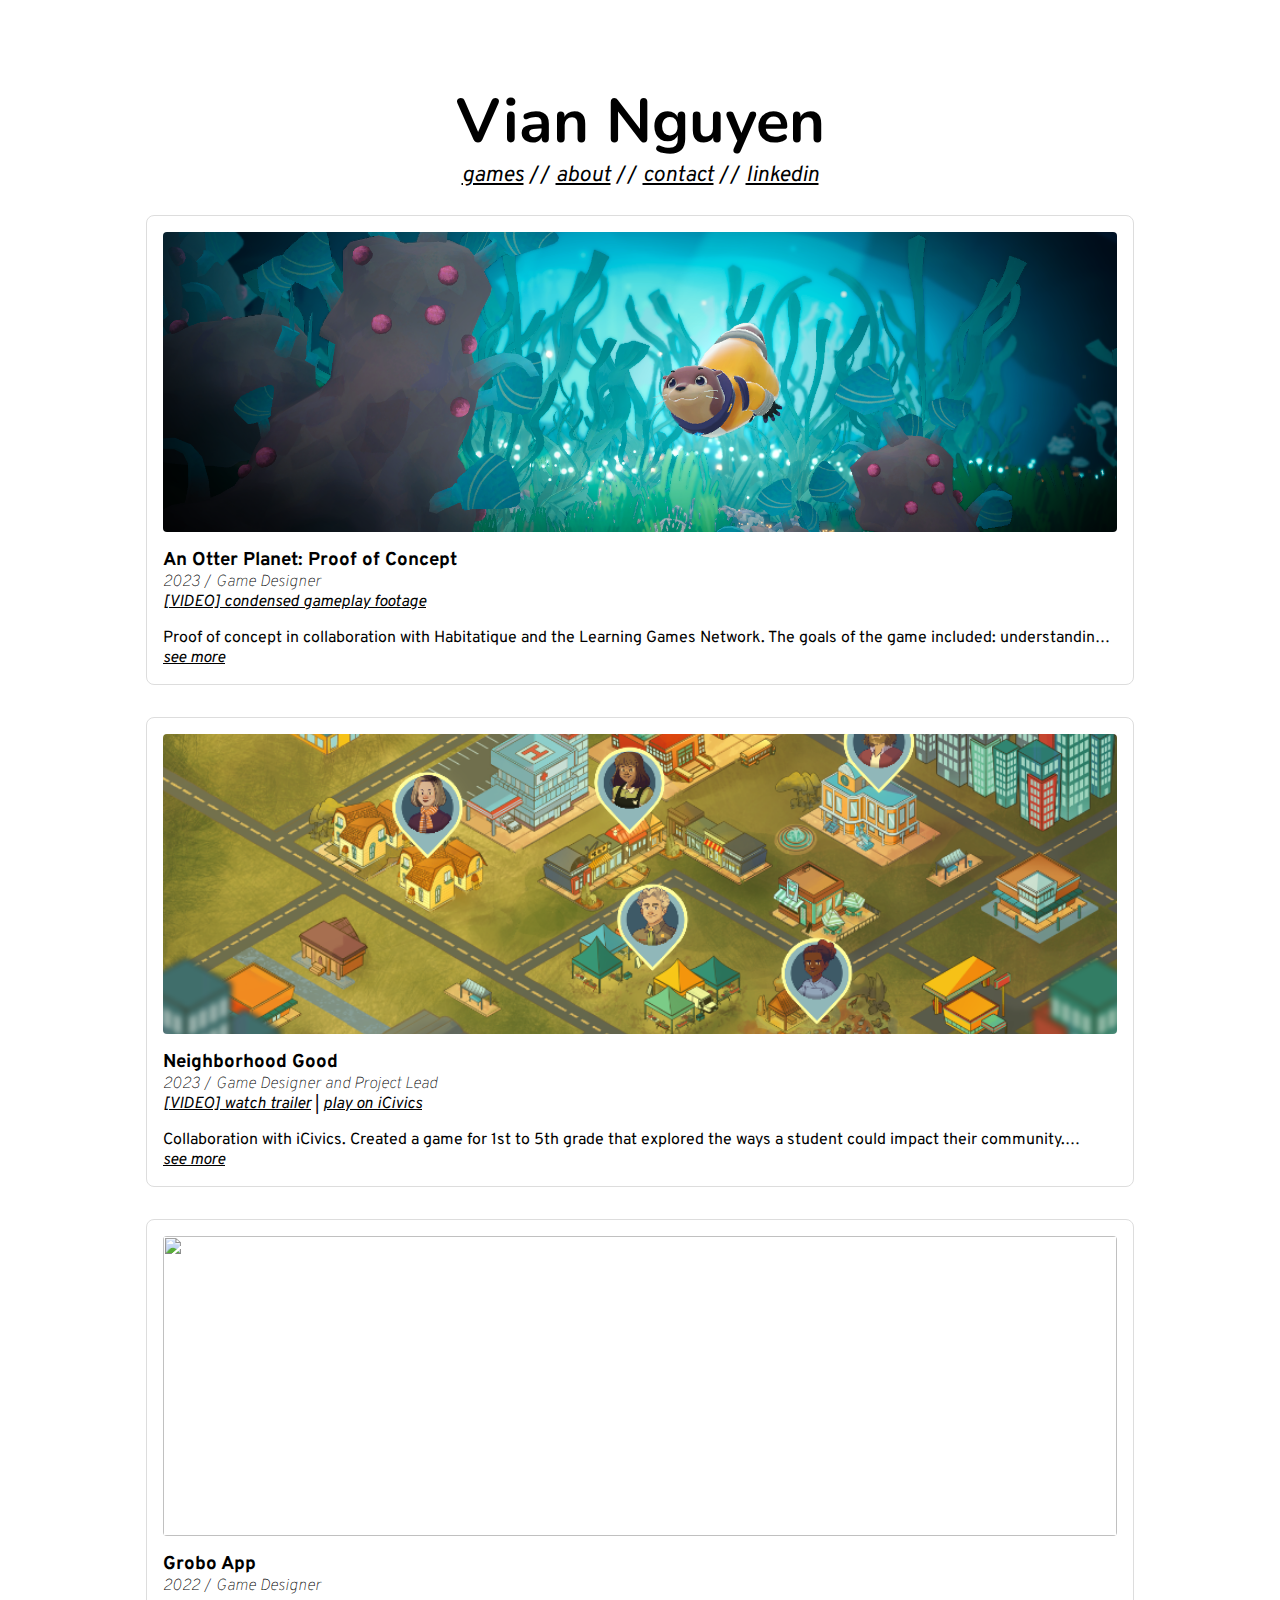
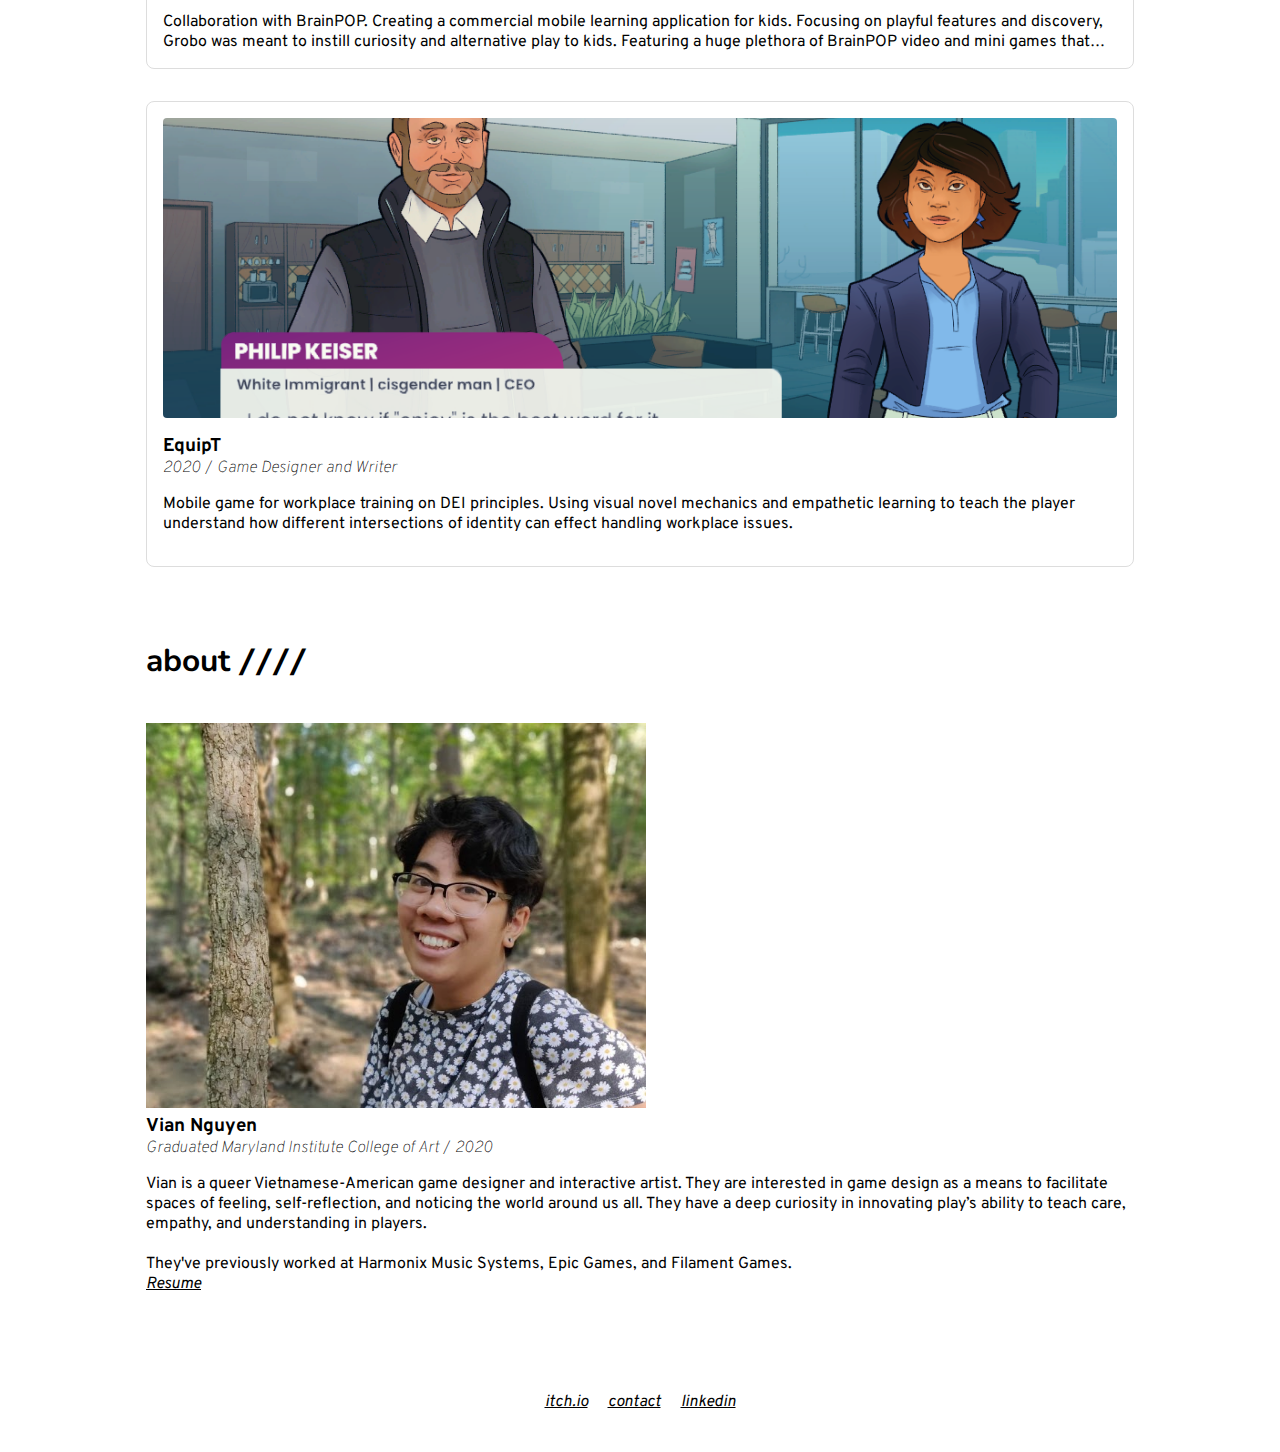
==== commit 14fb0aa8: "update with images" ====
--- a/index.html
+++ b/index.html
@@ -21,7 +21,9 @@
 
 <div class="project">
     <div class = "flexbox">
-          <!--  <img src="Portfolio/Otters/otters_prev.png" width="800px" />-->
+        <div class="project-image">
+          <img src="Portfolio/Otters/otters_prev.png" alt="otter planet game screenshot" width = "800px">
+        </div>
             <h3 class="noGap">An Otter Planet: Proof of Concept</h3>
             <h4 class="noGap"><i> 2023</i> / <i>Game Designer</i></h4>
          <div class="content">
@@ -38,7 +40,9 @@
 
        
     <div class = "flexbox">
-           <!-- <img src="Portfolio/Neighborhood Good/NG_Map.png" width="800px" /> -->
+      <div class="project-image">   
+        <img src="Portfolio/Neighborhood Good/NG_Map.png" width="800px" />
+      </div>
             <h3 class="noGap">Neighborhood Good</h3>
             <h4 class="noGap"><i> 2023</i> / <i> Game Designer and Project Lead</i></h4>
         <div class="content">
@@ -56,18 +60,25 @@
 
 
 <div class = "flexbox">
+    <div class="project-image">
+        <img src="Portfolio/Grobo/connect.gif" width="695px" />
+    </div>
             <h3 class="noGap">Grobo App</h3>
             <h4 class="noGap"><i> 2022</i> / <i>Game Designer</i></h4>
-            <div class= "content">
+          <div class= "content">
             <p>
                 Collaboration with BrainPOP. Creating a commercial mobile learning application for kids. Focusing on playful features and discovery, Grobo was meant to instill curiosity and alternative play to kids. Featuring a huge plethora of BrainPOP video and mini games that both teach and entertain.<br />
             </p>
-            </div>
+          </div>
         </div>
 
-        <div class="flexbox">
-                <h3 class="noGap">EquipT</h3>
-                <h4 class="noGap"><i> 2020</i> / <i>Game Designer and Writer</i></h4>
+<div class="flexbox">
+    <div class="project-image">
+        <img src="Portfolio/equipt/dialog.png" width="800px" />
+    </div>
+
+        <h3 class="noGap">EquipT</h3>
+        <h4 class="noGap"><i> 2020</i> / <i>Game Designer and Writer</i></h4>
             <div class="content">
                 <p>
                     Mobile game for workplace training on DEI principles. Using visual novel mechanics and empathetic learning to teach the player understand how different intersections of identity can effect handling workplace issues.
--- a/style.css
+++ b/style.css
@@ -150,9 +150,24 @@
   /* Truncate settings */
   overflow: hidden;
   display: -webkit-box;
-  -webkit-line-clamp: 5; /* Number of lines to show */
+  -webkit-line-clamp: 2; /* Number of lines to show */
   -webkit-box-orient: vertical;
   text-overflow: ellipsis;
+}
+
+.project-image{
+    width: 100%;
+    height: 300px; /* Fixed height for images */
+    margin-bottom: 1rem;
+    overflow: hidden;
+    border-radius: 4px;
+}
+
+.project-image img{
+    width: 100%;
+    height: 100%;
+    object-fit: cover; /* This ensures the image covers the area without distortion */
+    object-position: center;
 }
 
 section .gallery {
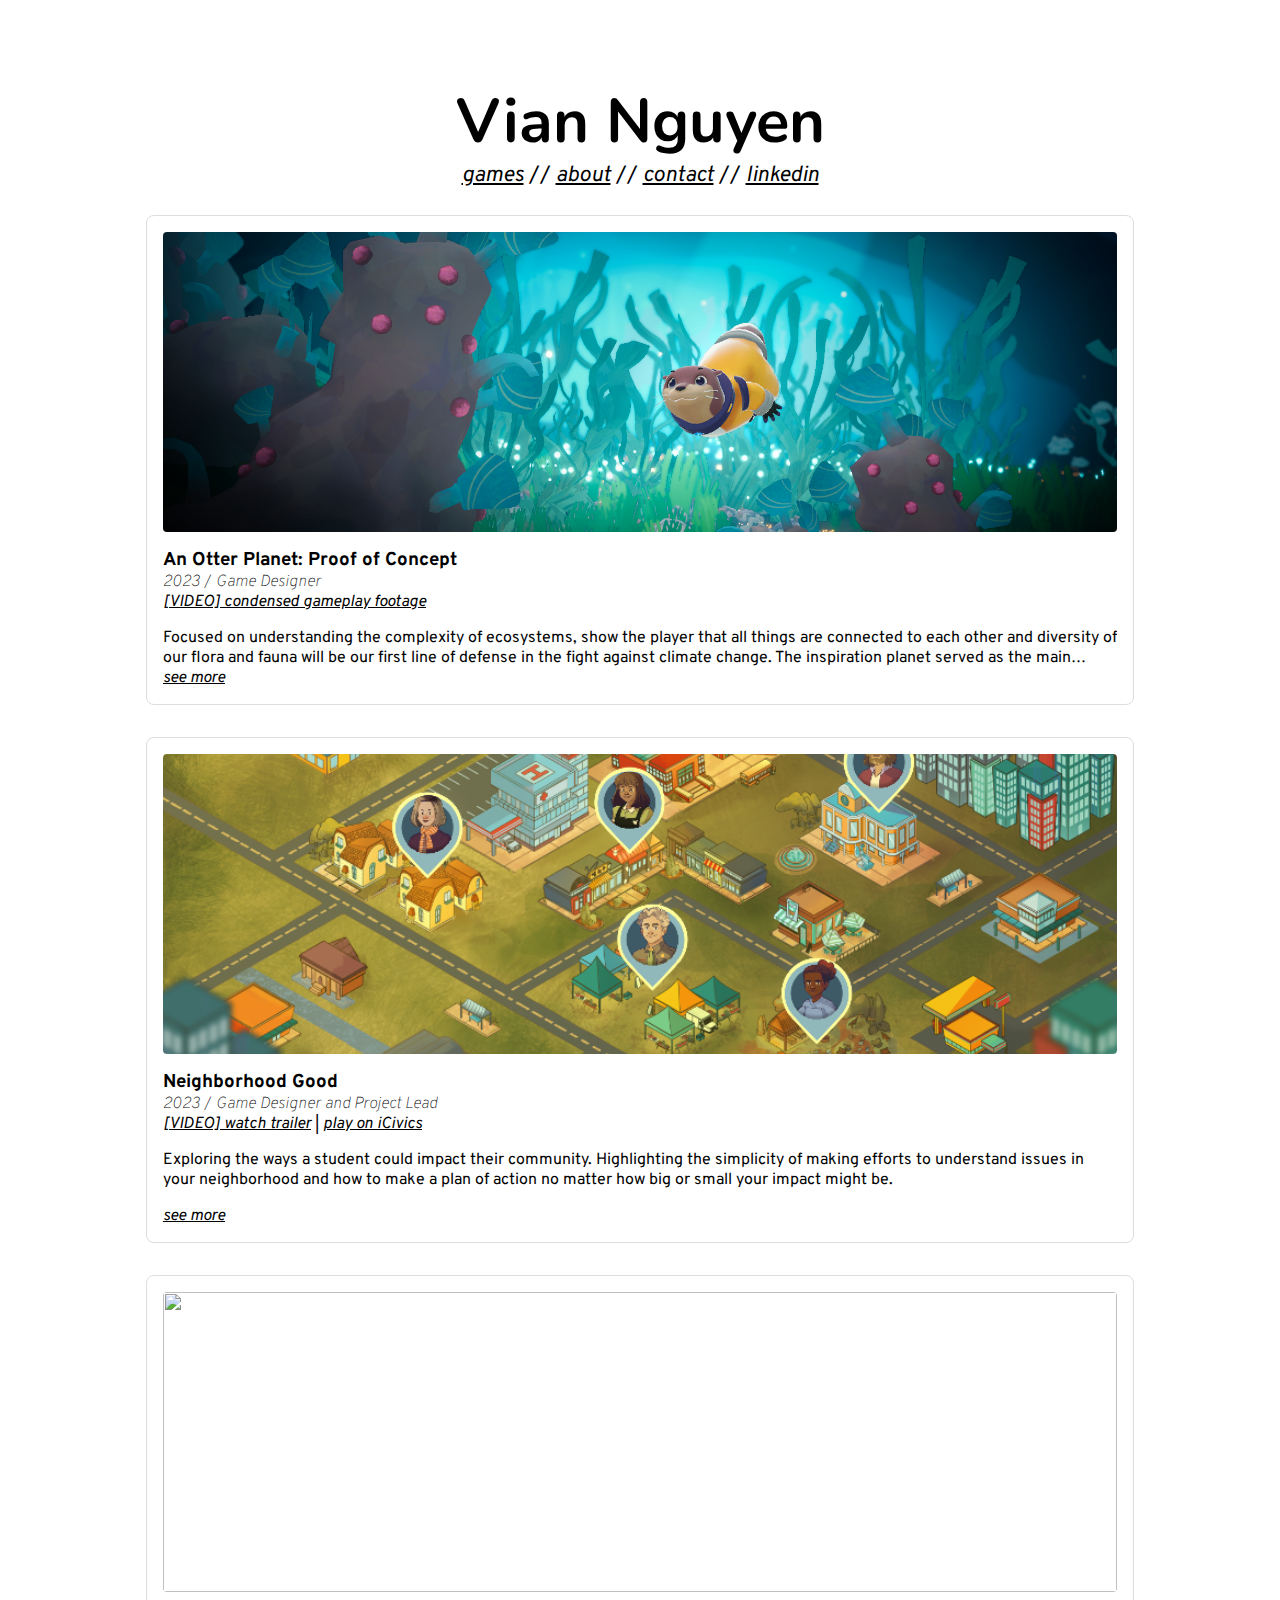
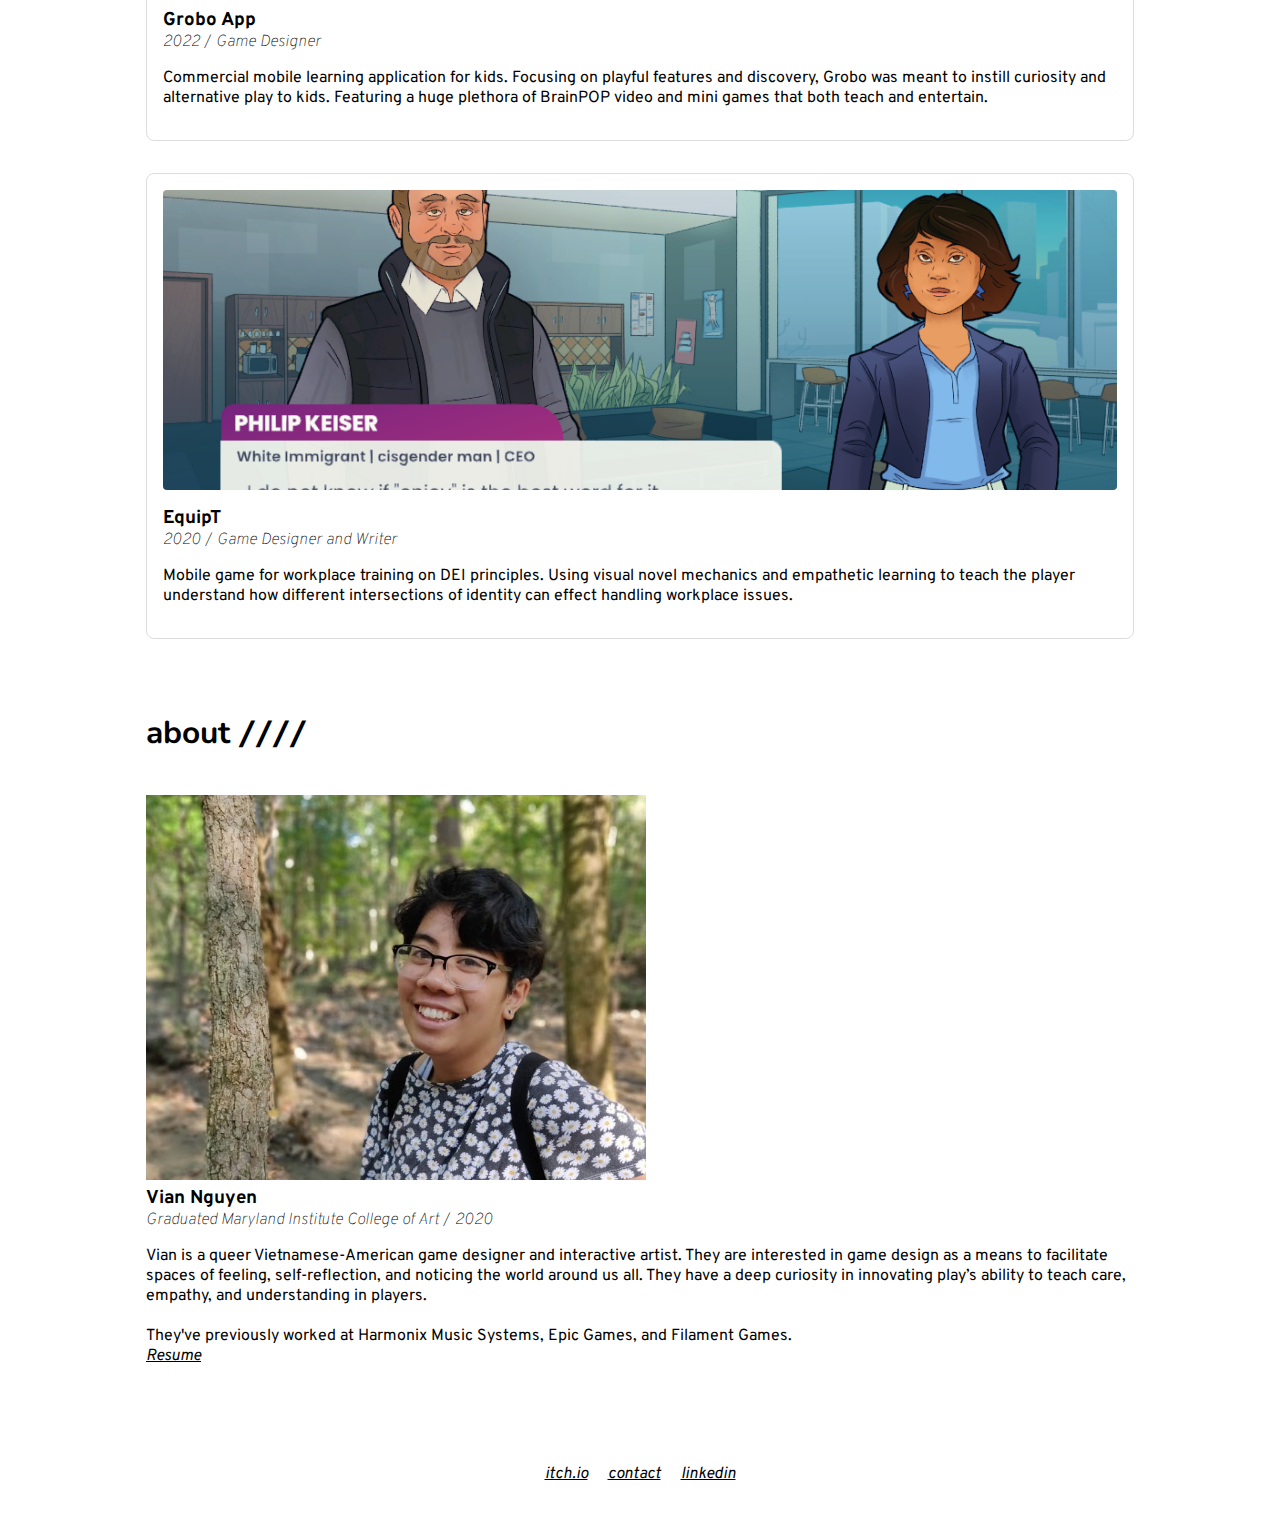
==== commit 1699e44c: "project push" ====
--- a/index.html
+++ b/index.html
@@ -2,7 +2,7 @@
 <html>
 <head>
     <meta charset="utf-8" />
-    <title>Portfolio</title>
+    <title>Vian Nguyen Games</title>
     <link rel="stylesheet" href="style.css" />
     <link href="https://fonts.googleapis.com/css2?family=Overpass&display=swap" rel="stylesheet">
     <link href="https://fonts.googleapis.com/css2?family=Nunito&display=swap" rel="stylesheet">
@@ -29,8 +29,7 @@
          <div class="content">
             <a href="https://www.youtube.com/watch?v=Io0aG9Z2tmc" target="_blank" rel="noopener noreferrer">[VIDEO] condensed gameplay footage</a>   
             <p>
-                Proof of concept in collaboration with Habitatique and the Learning Games Network.
-                The goals of the game included: understanding the complexity of ecosystems, show the player that all things are connected to each other and  diversity of our flora and fauna will be our first line of defense in the fight against climate change.
+                Focused on understanding the complexity of ecosystems, show the player that all things are connected to each other and  diversity of our flora and fauna will be our first line of defense in the fight against climate change.
                 The inspiration planet served as the main feature of the game that surfaces lots of hidden relationships, teaching the player how these creatures interact with their environment and their needs to thrive. Using hex grid puzzle gameplay, the player was tasked with a description of the creature they were researching and descriptions of traits a creature may have. The player would place trait puzzles into a larger shape of the creature in order to connect what traits the creature possessed to contribute to its environment. <br />
                 Shipped on PC via itch.io.
             </p>
@@ -47,15 +46,9 @@
             <h4 class="noGap"><i> 2023</i> / <i> Game Designer and Project Lead</i></h4>
         <div class="content">
             <a href="https://www.youtube.com/watch?v=zM61BwSGzWI" target="_blank" rel="noopener noreferrer">[VIDEO] watch trailer</a> | <a href="https://www.icivics.org/games/neighborhood-good" target="_blank" rel="noopener noreferrer">play on iCivics</a>
-            <p>
-                Collaboration with iCivics. Created a game for 1st to 5th grade that explored the ways a student could impact their community. Highlighting the simplicity of making efforts to understand issues in your neighborhood and how to make a plan of action no matter how big or small your impact might be.
-                </p>
-            <p>
-                Designed features around real-time polling data, UI Accessibility Plugin (UAP) to enable screen reading features and dynamic color settings. <br /><br />
-                Shipped for web browser, mobile, and tablet.
-            </p>
+            <p>Exploring the ways a student could impact their community. Highlighting the simplicity of making efforts to understand issues in your neighborhood and how to make a plan of action no matter how big or small your impact might be.</p>
         </div>  
-        <a href="">see more</a>
+        <a href="neighborhood good_proj.html">see more</a>
     </div>
 
 
@@ -67,7 +60,7 @@
             <h4 class="noGap"><i> 2022</i> / <i>Game Designer</i></h4>
           <div class= "content">
             <p>
-                Collaboration with BrainPOP. Creating a commercial mobile learning application for kids. Focusing on playful features and discovery, Grobo was meant to instill curiosity and alternative play to kids. Featuring a huge plethora of BrainPOP video and mini games that both teach and entertain.<br />
+                Commercial mobile learning application for kids. Focusing on playful features and discovery, Grobo was meant to instill curiosity and alternative play to kids. Featuring a huge plethora of BrainPOP video and mini games that both teach and entertain.<br />
             </p>
           </div>
         </div>
--- a/style.css
+++ b/style.css
@@ -150,7 +150,7 @@
   /* Truncate settings */
   overflow: hidden;
   display: -webkit-box;
-  -webkit-line-clamp: 2; /* Number of lines to show */
+  -webkit-line-clamp: 3; /* Number of lines to show */
   -webkit-box-orient: vertical;
   text-overflow: ellipsis;
 }
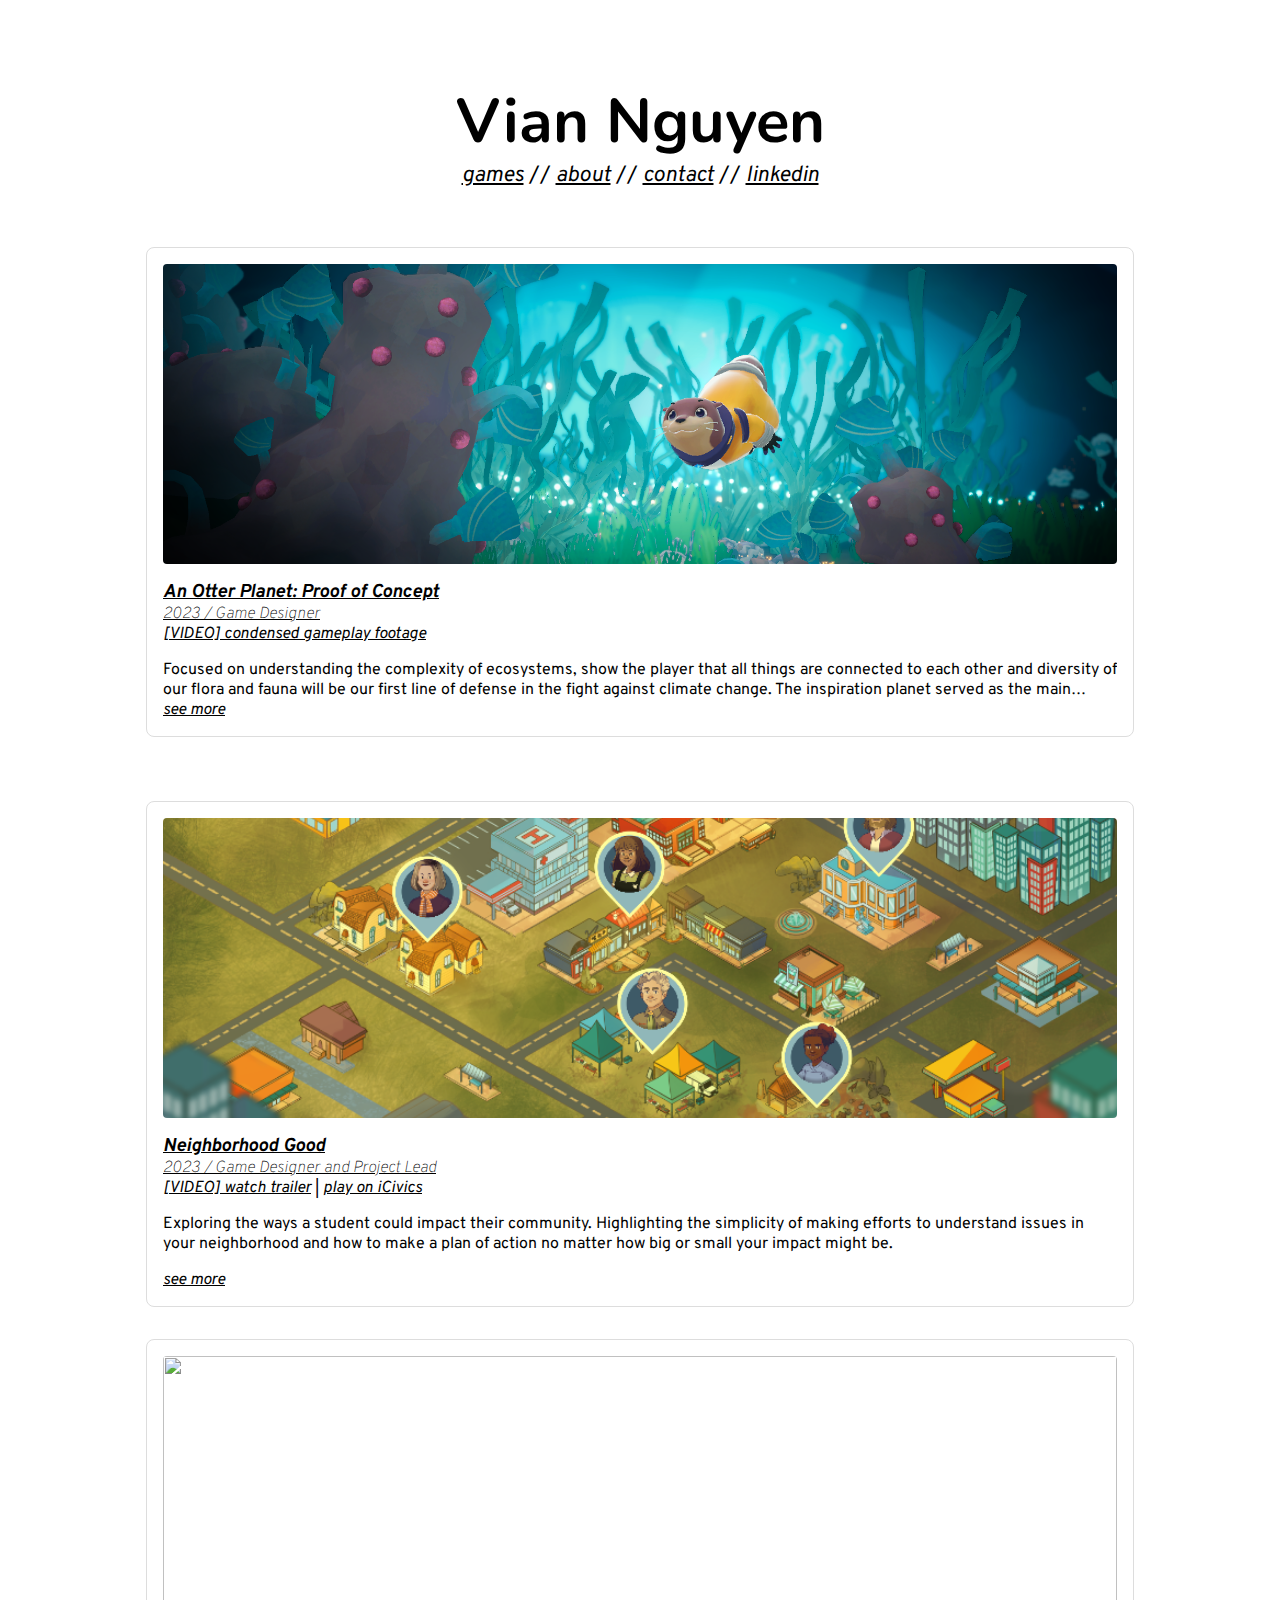
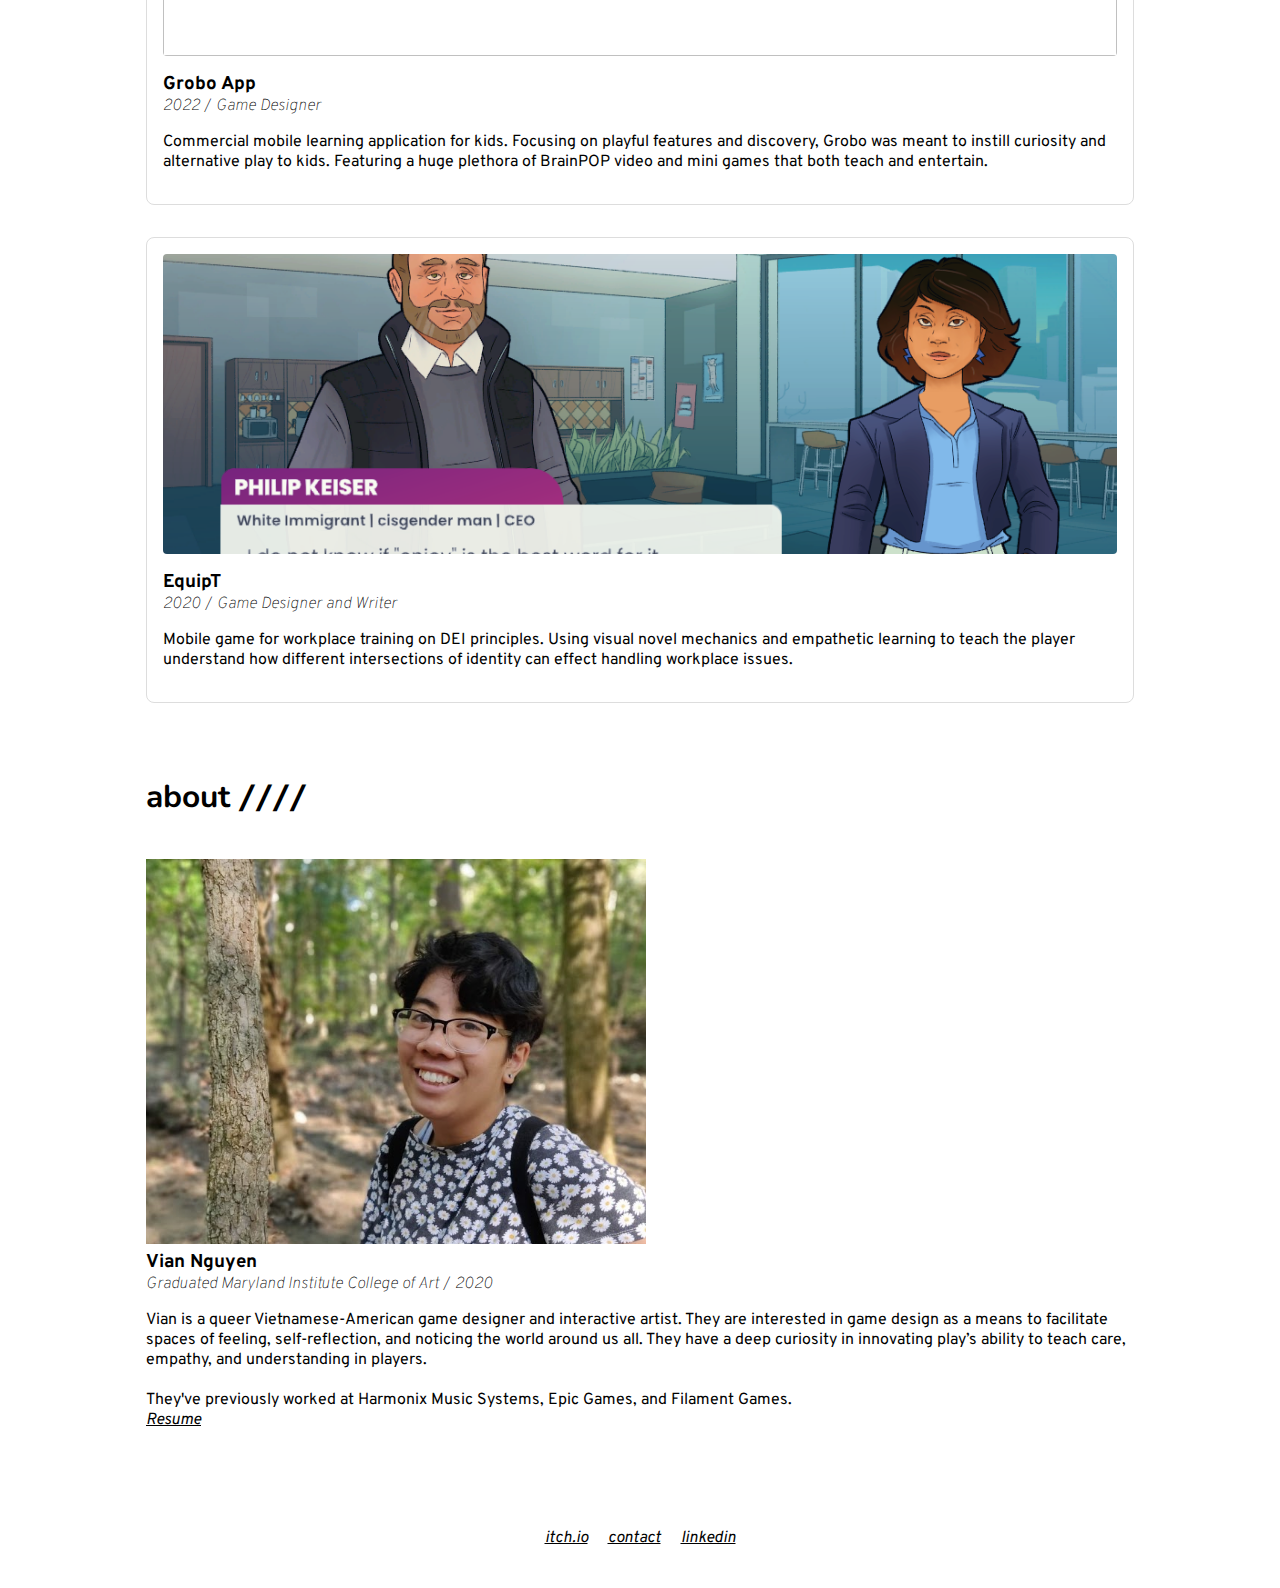
==== commit 9e1ab868: "added clickable area for entire project card" ====
--- a/index.html
+++ b/index.html
@@ -20,6 +20,7 @@
     </header>
 
 <div class="project">
+    <a href="otter planet_proj.html" target="_blank">  
     <div class = "flexbox">
         <div class="project-image">
           <img src="Portfolio/Otters/otters_prev.png" alt="otter planet game screenshot" width = "800px">
@@ -36,8 +37,9 @@
          </div>
             <a href="otter planet_proj.html">see more</a>
      </div>
+     </a>
 
-       
+    <a href="neighborhood good_proj.html" target="_blank">  
     <div class = "flexbox">
       <div class="project-image">   
         <img src="Portfolio/Neighborhood Good/NG_Map.png" width="800px" />
@@ -50,6 +52,7 @@
         </div>  
         <a href="neighborhood good_proj.html">see more</a>
     </div>
+    </a>
 
 
 <div class = "flexbox">
